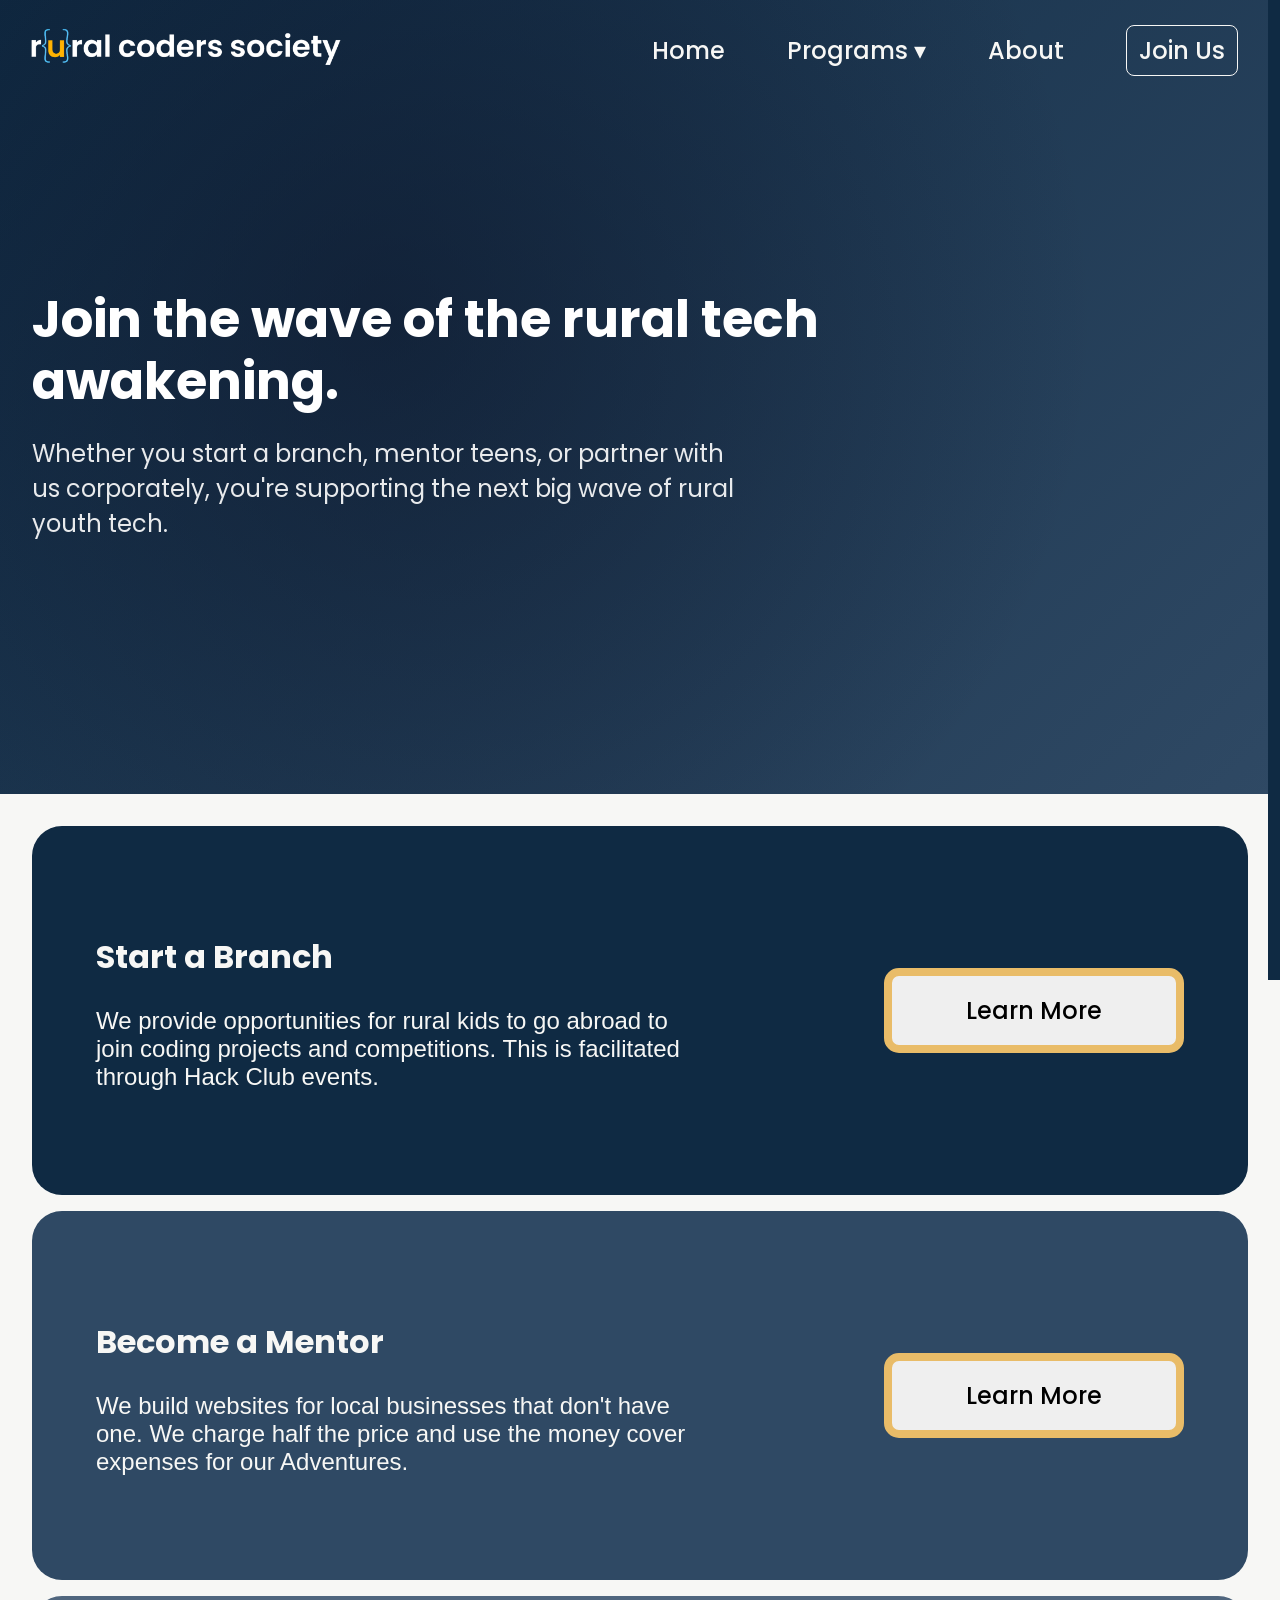
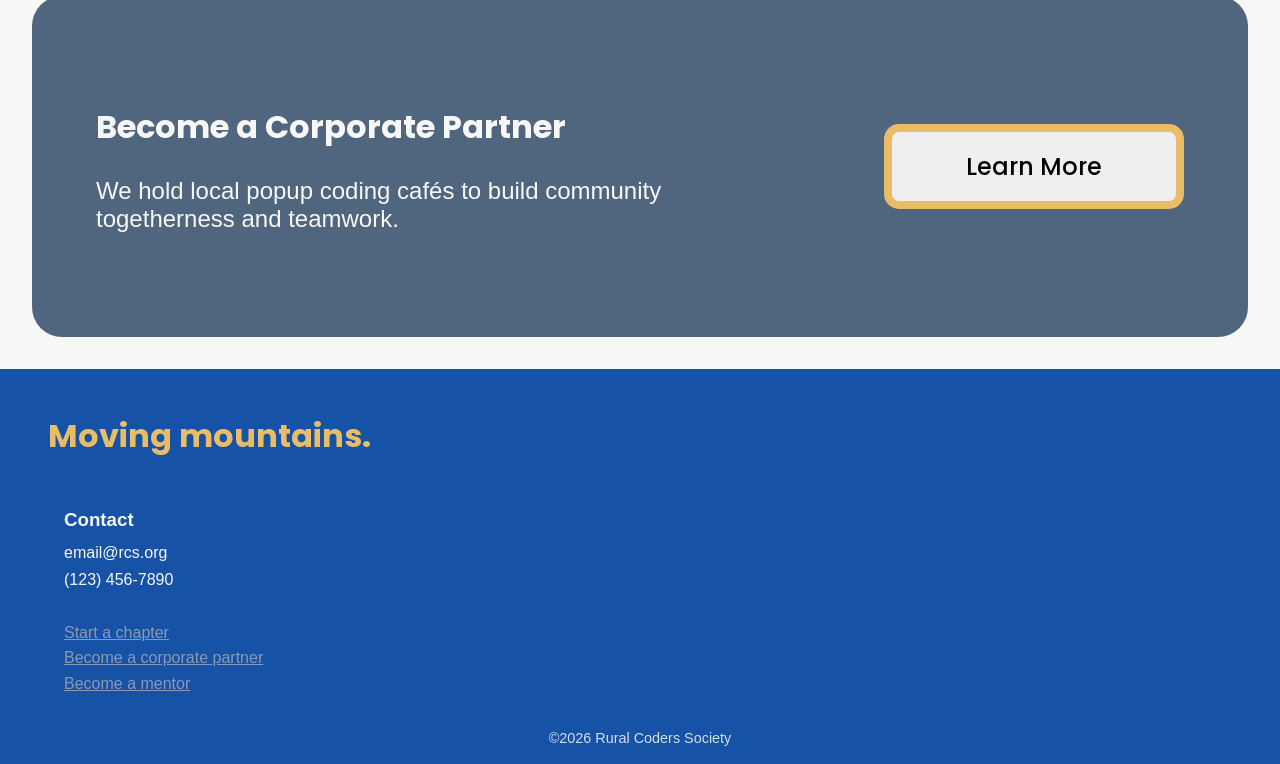
==== join/index.html @ 614a5d34 "added nice heroes to all pages" ====
<!DOCTYPE html>
<head>
    <meta charset="UTF-8" />
    <meta name="viewport" content="width=device-width, initial-scale=1.0" />
    <title>Rural Coders Society</title>
    <link rel="stylesheet" href="../styles/style.css" />
    <link rel="preconnect" href="https://fonts.googleapis.com">
    <link rel="preconnect" href="https://fonts.gstatic.com" crossorigin>
    <link href="https://fonts.googleapis.com/css2?family=Poppins:ital,wght@0,100;0,200;0,300;0,400;0,500;0,600;0,700;0,800;0,900;1,100;1,200;1,300;1,400;1,500;1,600;1,700;1,800;1,900&display=swap" rel="stylesheet">
</head>
<body>
<div class="site-header-container">
    <div class="header">
        <a href="../index.html"><img class="logo" id="logo" src="../media/{rural coders society.} (2)-Photoroom.png" alt="rcs-logo"></a>
        <nav>
            <a class="nav-a" href="../index.html">Home</a>
            <div class="dropdown">
                <a class="nav-a dropbtn" href="../programs/">Programs ▾</a>

                <div class="dropdown-content">
                    <a href="../programs/adventures.html">Adventures</a>
                    <a href="../programs/websiteinit.html">Local Website Initiative</a>
                    <a href="../programs/cafe.html">RCS Coding Café</a>
                </div>
            </div>
            <a class="nav-a" href="../about.html">About</a>
            <div class="dropdown">
                <a id="join-us-button" class="nav-a dropbtn" href="/join/">Join Us</a>

                <div id="join-dropdown-content" class="dropdown-content">
                    <a href="../join/branch.html">Start a Branch</a>
                    <a href="../join/mentor.html">Mentorship</a>
                    <a href="../join/corppart.html">Corporate Partnership</a>
                </div>
            </div>
        </nav>
        <div class="hamburger" id="hamburger">
            <span></span>
            <span></span>
            <span></span>
        </div>
    </div>
    <div class="sidebar" id="sidebar">
            <a href="../index.html">Home</a>
            <div class="sidebar-group">
                <div class="sidebar-top">
                    <a href="../programs/">Programs</a>
                    <span class="arrow">▾</span>
                </div>
                <div class="sidebar-dropdown">
                    <a href="../programs/adventures.html">Adventures</a>
                    <a href="../programs/websiteinit.html">Local Website Initiative</a>
                    <a href="../programs/cafe.html">RCS Coding Café</a>
                </div>
            </div>
            <a href="/about.html">About</a>
            <div class="sidebar-group">
                <div class="sidebar-top">
                    <a class="join-us-sidebar" href="/join/">Join Us</a>
                    <span id="join-us-arrow" class="arrow">▾</span>
                </div>
                <div class="sidebar-dropdown">
                    <a class="join-us-sidebar" href="../join/branch.html">Start a Branch</a>
                    <a class="join-us-sidebar" href="../join/mentor.html">Mentorship</a>
                    <a class="join-us-sidebar" href="../join/corppart.html">Corporate Partnership</a>
                </div>
            </div>
    </div>
    <section class="hero">
        <h2 class="hero-title">Join the wave of the rural tech awakening.</h2>
        <p class="hero-subtitle">Whether you start a branch, mentor teens, or partner with us corporately, you're supporting the next big wave of rural youth tech.</p>
    </section>
</div>

<section class="operations">
    <div class="operations-div" id="operation-adventures">
        <div class="operation-item">
            <h2>Start a Branch</h2>
            <p>We provide opportunities for rural kids to go abroad to join coding projects and competitions. This is facilitated through Hack Club events.</p>
        </div>
        <button onclick="window.location.href='branch.html'">Learn More</button>
    </div>
    <div class="operations-div" id="operation-websiteinit">
        <div class="operation-item">
            <h2>Become a Mentor</h2>
            <p>We build websites for local businesses that don't have one. We charge half the price and use the money cover expenses for our Adventures.</p>
        </div>
        <button onclick="window.location.href='mentor.html'">Learn More</button>
    </div>
    <div class="operations-div" id="operation-cafe">
        <div class="operation-item">
            <h2>Become a Corporate Partner</h2>
            <p>We hold local popup coding cafés to build community togetherness and teamwork.</p>
        </div>
        <button onclick="window.location.href='corppart.html'">Learn More</button>
    </div>
</section>

<section class="footer">
    <div class="footer-head">
        <h2>Moving mountains.</h2>
    </div>
    <div class="footer-left">
        <h3>Contact</h3>
        <p>email@rcs.org</p>
        <p>(123) 456-7890</p><br>

        <a class="footer-link" href="../join/">Start a chapter</a><br>
        <a class="footer-link" href="../join/">Become a corporate partner</a><br>
        <a class="footer-link" href="../join/">Become a mentor</a>
    </div>
    <div class="footer-bottom">
        <p class="copyright">©2026 Rural Coders Society</p>
    </div>
</section>
<script src="../scripts/main.js"></script>
</body>
---- styles/style.css ----
:root {
    /* main colors */
    --navy: #0F2A43;
    --navy-light: #2F4964;
    --blue: rgb(22, 82, 166);

    /* natural colors */
    --evergreen: #2E4F3D;
    --sage: #A9BFA8;
    --wheat: #E9D9B6;

    /* some accents */
    --sky-accent: #6FA9DF;
    --gold-accent: #e9bc68;

    /* basics */
    --text-main: #1F1F1F;
    --text-light: #FFFFFF;
    --bg-light: #F7F7F5;
    --bg-dark: #0B1A28;
}

body {
    background-color: var(--bg-light);
    color: var(--navy);

    font-family: "Inter", sans-serif;

    margin: 0;
    padding: 0;
}

.site-header-container {
    width: 100%;
    display: block;
    position: relative;
}

.header {
    padding: 1rem 0.5rem;
    display: flex;
    justify-content: space-between;
    align-items: center;
    position: fixed;
    top: 0;
    left: 0;
    width: 100%;
    z-index: 1001;
    background-color: transparent;
    transition: background-color 0.2s ease, backdrop-filter 0.2s ease;
}

.header.scrolled {
    background-color: rgba(250, 250, 250, 0.71);
    backdrop-filter: blur(10px);
}

nav {
    margin-top: 0.3rem;
    margin-bottom: 0.3rem;
    margin-right: 20px;
    display: flex;
    align-items: center;
    gap: 2rem;
}

.nav-a {
    margin-right: 30px;
    text-decoration: none;
    font-size: 1.5rem;
    font-optical-sizing: auto;
    font-weight: 500;
    font-family: "Poppins", "sans-serif";
    color: var(--bg-light);
    transition: color 0.2s ease
}

.nav-a:hover {
    color: var(--gold-accent);
}

.nav-a.scrolled{
    color: var(--text-main)
}

.nav-a.scrolled:hover{
    color: var(--blue)
}

#join-us-button {
    border: 1px solid var(--bg-light);
    padding: 0.5rem 0.75rem;
    border-radius: 8px;
    transition: border 0.3s ease;
}

#join-us-button.scrolled {
    border: 1px solid var(--navy);
}

.dropdown {
    position: relative;
    display: inline-block;
}

.dropbtn {
    cursor: pointer;
    width: 100%;
}

.dropbtn:hover {
    color: var(--gold-accent);
}

.dropdown-content {
    display: none;
    position: absolute;
    top: 100%;
    background-color: var(--navy);
    border-radius: 10px;
    padding-top: 0.5rem;
    padding-bottom: 0.5rem;
    display: flex;
    flex-direction: column;
    min-width: 220px;

    opacity: 0;
    pointer-events: none;
    transform: translateY(5px);
    transition: opacity 0.15s ease, transform 0.15s ease;
    box-shadow: 0 6px 20px rgba(0, 0, 0, 0.25);
}

#join-dropdown-content {
    right: 0;
    left: auto;
}

.dropdown:hover .dropdown-content {
    opacity: 1;
    transform: translateY(0);
    pointer-events: auto;
}

.dropdown-content a {
    padding: 0.8rem 1rem;
    text-decoration: none;
    color: var(--text-light);
    font-size: 1.1rem;
    font-family: "Poppins", "sans-serif";
    transition: background 0.2s, color 0.2s;
}

.dropdown-content a:hover {
    background-color: var(--blue);
    color: white;
}

.logo {
    width: auto;
    max-width: 100%;
    height: 3rem;
    padding: 0.5rem 1rem;
}

.logo-full {
    max-width: 800px;
    width: 100%;
}

.hero {
    border: none;
    text-align: left;
    color: var(--text-light);
    font-family: "Poppins", sans-serif;
    font-size: 2rem;
    font-optical-sizing: auto;

    height: 70vh;
    padding: 4rem 2rem;
    display: flex;
    flex-direction: column;
    justify-content: center;
    padding-top: 100px;

    position: relative;
    
    
    background: radial-gradient(
        circle at 30% 40%,
        rgba(12, 20, 40, 0.554),
        transparent 70%
    ),
    linear-gradient(135deg, var(--navy), var(--navy-light));
}

.hero::before {
    content: "";
    position: absolute;
    top: 0;
    left: 0;
    width: 100%;
    height: 100%;
    background-image: url("");
    background-size: cover;
    background-position: top center;
    z-index: -1;
}

#hero-h1 {
    padding-left: 3.3rem;
    margin-top: 1.1rem;
}

.hero-title {
    font-size: 3.2rem;
    font-weight: 700;
    line-height: 1.2;
    max-width: 55rem;
    margin: 0 0 1.5rem 0;
}

.hero-subtitle {
    font-size: 1.5rem;
    font-weight: 400;
    max-width: 45rem;
    opacity: 0.9;
    margin: 0;
}



.join-movement-container {
    padding: 2rem;
    max-width: 600px;
    margin-left: auto;
    margin-right: auto;
    justify-self: center;
}

.join-movement {
    font-family: "Poppins", sans-serif;
    display: flex;
    text-align: center;
    justify-content: space-between;
    padding: 2rem 2rem;
    margin: 1rem;
    border: 1px solid var(--navy-light);
    border-radius: 15px;
}

.join-movement button {
    width: 200px;
    height: 60px;
    align-self: center;
    font-family: "Poppins", sans-serif;
    font-size: 1rem;
    background-color: var(--navy);
    border: 2px solid var(--accent-gold);
    color: var(--text-light);
    border-radius: 15px;
    font-weight: 700;
    transition: transform 0.3s ease;

    position: relative;
    overflow: hidden;
}

.join-movement button:hover {
    transform: translateY(-2px);
    cursor: pointer;

}

.join-movement button::before {
    content: "";
    position: absolute;
    top: -50%;
    left: -120%;
    width: 60%;
    height: 200%;

    background: var(--sky-accent);
    transform: skewX(-30deg);
    opacity: 0.25;

    transition: transform 0.65s ease, left 0.65s ease;
}

.join-movement button:hover::before {
    left: 125%;
    transform: translateX(0) skewX(-30deg);
}

.mission-container {
    background-color: var(--blue);
    padding: 8rem 2.4rem;
    color: var(--text-light);
    font-family: "Poppins", sans-serif;
    font-size: 1.8rem;
    transition: transform 0.5s ease, background-color 0.5s ease;
}

.mission-container-program {
    margin-top: 2rem;
    background-color: var(--blue);
    padding: 4rem 2.4rem;
    color: var(--text-light);
    font-family: "Poppins", sans-serif;
    font-size: 1.8rem;
    transition: transform 0.5s ease, background-color 0.5s ease;
}

.hows {
    margin-top: 30px;
    display: flex;
    flex-wrap: wrap;
    justify-content: center;

    gap: 40px;

    padding: 2rem 0;
    max-width: 1200px;
    margin-inline: auto;
    width: 100%;
    box-sizing: border-box;
}

.hows-div {
    width: 18rem;
    text-align: center;
    border: 1px solid var(--navy-light);
    border-radius: 50px;
    padding: 3rem 1rem;
    transition: transform 0.3s ease, box-shadow 0.3s ease;
}

.hows-div:hover {
    transform: translateY(-5px);
    box-shadow: 0 8px 20px rgba(0, 0, 0, 0.15);
}

.hows-div h3 {
    font-family: "Poppins", "sans-serif";
}

.hows-div p {
    margin: 1.2rem;
    font-size: 1.05rem;
}
.corp-part-container {
    padding: 2rem 0;
    width: 100%;
    max-width: 1200px;
    margin-inline: auto;
}

.corp-part {
    font-family: "Poppins", sans-serif;
    display: flex;
    text-align: center;
    justify-content: space-between;
    padding: 2rem 2rem;
    margin: 1rem;
    border: 1px solid var(--navy-light);
    border-radius: 15px;
    background-color: var(--navy);
    color: var(--bg-light);
}

.corp-part button {
    width: 150px;
    height: 60px;
    align-self: center;
    font-family: "Poppins", sans-serif;
    font-size: 1rem;
    background-color: var(--bg-light);
    border: 2px solid var(--accent-gold);
    color: var(--navy);
    border-radius: 15px;
    font-weight: 700;
    transition: transform 0.3s ease, background-color 0.3s ease;

    position: relative;
    overflow: hidden;
}

.corp-part button:hover {
    background-color: var(--text-light);
    color: var(--navy);
    transform: translateY(-2px);
    cursor: pointer;

}

.corp-part button::before {
    content: "";
    position: absolute;
    top: -50%;
    left: -120%;
    width: 60%;
    height: 200%;

    background: var(--gold-accent);
    transform: skewX(-30deg);
    opacity: 0.25;

    transition: transform 0.65s ease, left 0.65s ease;
}

.corp-part button:hover::before {
    left: 125%;
    transform: translateX(0) skewX(-30deg);
}

.footer {
    background-color: var(--blue);
    color: var(--bg-light);

    padding: 1rem 4rem;
    padding-bottom: 1rem;
    
    display: flex;
    flex-direction: column;
    justify-content: space-between;
    
    min-height: 300px;
}

.footer-head {
    margin-left: -1rem;
}

.footer-left {
    max-width: 400px;
    line-height: 1.6;
}

.footer h2 {
    font-family: "Poppins", "sans-serif";
    font-size: 2rem;
    color: var(--gold-accent);
}

.footer h3 {
    margin-bottom: 0.3rem;
}

.footer p {
    margin: 0.1rem 0;
}

.footer-link {
    color: rgb(139, 154, 179);
    transition: color 0.3s ease;
}

.footer-link:hover {
    color: var(--text-light);
}

.footer-bottom {
    margin-top: auto;
    width: 100%;
    text-align: center;
    padding-top: 2rem;
}

.copyright {
    opacity: 0.85;
    font-size: 0.9rem;
}

.hamburger {
    width: 32px;
    height: 26px;
    display: none;
    flex-direction: column;
    justify-content: space-between;
    cursor: pointer;
    margin-right: 1.5rem;
    z-index: 2000;
}

.hamburger span {
    width: 100%;
    height: 3px;
    background: var(--bg-light);
    border-radius: 3px;
    transition: all 0.35s ease;
}

.hamburger.active span:nth-child(1) {
    transform: translateY(11px) rotate(45deg);
}

.hamburger.active span:nth-child(2) {
    opacity: 0;
}

.hamburger.active span:nth-child(3) {
    transform: translateY(-11px) rotate(-45deg);
}
.sidebar {
    position: fixed;
    top: 0;
    right: -280px;
    width: 260px;
    height: 100%;
    background: var(--navy);
    color: white;
    padding-top: 80px;
    display: flex;
    flex-direction: column;
    gap: 2rem;
    padding-left: 2rem;
    transition: right 0.35s ease;
    z-index: 999;

    font-family: "Poppins", "sans-serif";
}

.sidebar a {
    color: white;
    font-size: 1.4rem;
    text-decoration: none;
    transition: color 0.2s;
}

.sidebar a:hover {
    color: var(--gold-accent);
}

.sidebar.open {
    right: 0;
}

@media (max-width: 1000px) {
    nav {
        display: none;
    }

    .hamburger {
        display: flex;
    }
}

.sidebar-group {
    display: flex;
    flex-direction: column;
}

.sidebar-top {
    display: flex;
    justify-content: space-between;
    align-items: center;
    cursor: pointer;
}

.sidebar-top .arrow {
    font-size: 1.2rem;
    transition: transform 0.3s ease;
}

.arrow {
    margin-right: 1rem;
}

.sidebar-dropdown {
    overflow: hidden;
    max-height: 0;
    opacity: 0;
    transform: translateY(-5px);
    transition:
        max-height 0.35s ease,
        opacity 0.35s ease,
        margin-top 0.35s ease,
        transform 0.35s ease;
    display: flex;
    flex-direction: column;
    padding-left: 1rem;
    margin-top: 0;
}

.sidebar-dropdown a {
    padding: 0.5rem 0;
    font-size: 1.2rem;
}

.sidebar-dropdown.open {
    max-height: 500px;
    opacity: 1;
    margin-top: 1rem;
    transform: translateY(0);
    display: flex;
}

.arrow.rotate {
    transform: rotate(180deg);
}

.sidebar .join-us-sidebar {
    color: var(--gold-accent) !important;
}

.join-us-sidebar:hover {
    color: var(--wheat) !important;
}

#join-us-arrow {
    color: var(--gold-accent);
}

.operations {
    padding: 1rem;
    display: block;
    justify-content: center;
}

.operations-div {
    padding: 5rem 4rem;
    margin: 1rem;
    background-color: var(--navy);
    color: var(--bg-light);
    max-width: 1200px;
    justify-content: space-between;
    display: flex;
    flex-direction: row;
    border-radius: 30px;
    gap: 20px;
}

.operations button {
    max-width: 300px;
    width: 100%;
    min-width: 150px;
    height: auto;
    min-height: 85px;
    align-self: center;
    border-radius: 15px;
    border: 0.5rem solid var(--gold-accent);
    padding: 0.5rem 1rem;

    font-family: "Poppins", sans-serif;
    font-weight: 500;
    font-size: 1.5rem;

    transition: transform 0.3s ease, border 0.3s ease;
}

.operations button:hover {
    transform: translateY(-5px);
    cursor: pointer;
    border: 0.5rem solid var(--wheat);
}

.operation-item {
    max-width: 600px;
}

.operation-item h2 {
    font-family: "Poppins", sans-serif;
    font-size: 2rem;
}
.operation-item p {
    font-size: 1.5rem;
    font-weight: 500;
}

#operation-adventures {
    background-image: url("");
    background-size: cover;
    background-position: center;
    background-repeat: no-repeat;
}

#operation-websiteinit {
    background-color: var(--navy-light);
    background-image: url("");
    background-size: cover;
    background-position: center;
    background-repeat: no-repeat;
}

#operation-cafe {
    background-color: rgb(80, 102, 126);
    background-image: url("");
    background-size: cover;
    background-position: center;
    background-repeat: no-repeat;
}

/* ============================
   WHAT SECTION
============================ */
.what {
    max-width: 1100px;
    margin: 6rem auto;
    padding: 0 1.5rem;
    text-align: center;
}

.what h2 {
    font-size: 2.5rem;
    margin-bottom: 1rem;
    color: var(--navy);
}

.what > p {
    max-width: 700px;
    margin: 0 auto 3rem auto;
    font-size: 1.2rem;
    color: var(--navy-light);
}

.what-container {
    display: flex;
    flex-wrap: wrap;
    gap: 2rem;
    justify-content: center;
}

.what-div {
    background: white;
    border: 1px solid var(--navy-light);
    border-radius: 20px;
    padding: 2rem;
    width: 300px;
    transition: transform 0.3s ease, box-shadow 0.3s ease;
}

.what-div:hover {
    transform: translateY(-6px);
    box-shadow: 0 8px 20px rgba(0, 0, 0, 0.15);
}

.what-div h3 {
    margin-bottom: 1rem;
    font-size: 1.4rem;
    color: var(--navy);
}

.what-div p {
    color: var(--navy-light);
}


/* ============================
   WHO SECTION
============================ */
.who {
    max-width: 1100px;
    margin: 6rem auto;
    padding: 0 1.5rem;
    text-align: center;
}

.who h2 {
    font-size: 2.5rem;
    margin-bottom: 3rem;
    color: var(--navy);
}

.who-container {
    display: flex;
    flex-direction: row;
    justify-content: center;
    flex-wrap: wrap;
    gap: 2rem;
}

.who-div {
    max-width: 700px;
    background: white;
    border: 1px solid var(--navy-light);
    border-radius: 20px;
    padding: 2rem;
    transition: transform 0.3s ease, box-shadow 0.3s ease;
}

.who-div:hover {
    transform: translateY(-6px);
    box-shadow: 0 8px 20px rgba(0, 0, 0, 0.15);
}

.who-div h3 {
    margin-bottom: 1rem;
    font-size: 1.4rem;
    color: var(--navy);
}

.who-div p {
    color: var(--navy-light);
}

.recent-trip {
    max-width: 900px;
    margin: 6rem auto;
    padding: 0 1.5rem;
    text-align: center;
}

.recent-trip h2 {
    font-size: 2.3rem;
    margin-bottom: 2rem;
    color: var(--navy);
}

/* TEMP: placeholder video box */
.recent-trip .video-placeholder {
    width: 100%;
    height: 350px;
    background: var(--navy-light);
    border-radius: 15px;
}

.testimonial-carousel {
    overflow: hidden;
    width: 100%;
    margin:6rem 0;
    padding: 2rem 0;

    position: relative;
}

.carousel-track {
    display: flex;
    gap: 48px;
    white-space: nowrap;
    will-change: transform;
}

.t-card {
    width: 260px;
    min-width: 260px;
    padding: 2rem;
    background: var(--bg-light);
    border: 1px solid var(--navy-light);
    border-radius: 20px;
    text-align: center;
    transition: transform 0.3s ease, opacity 0.3s ease;
    opacity: 1;
}

.testimonial-carousel::before,
.testimonial-carousel::after {
    content: "";
    position: absolute;
    top: 0;
    width: 20%;
    height: 100%;
    z-index: 3;
    pointer-events: none;
}

.testimonial-carousel::before {
    left: 0;
    background: linear-gradient(to right, var(--bg-light), transparent);
}

.testimonial-carousel::after {
    right: 0;
    background: linear-gradient(to left, var(--bg-light), transparent);
}
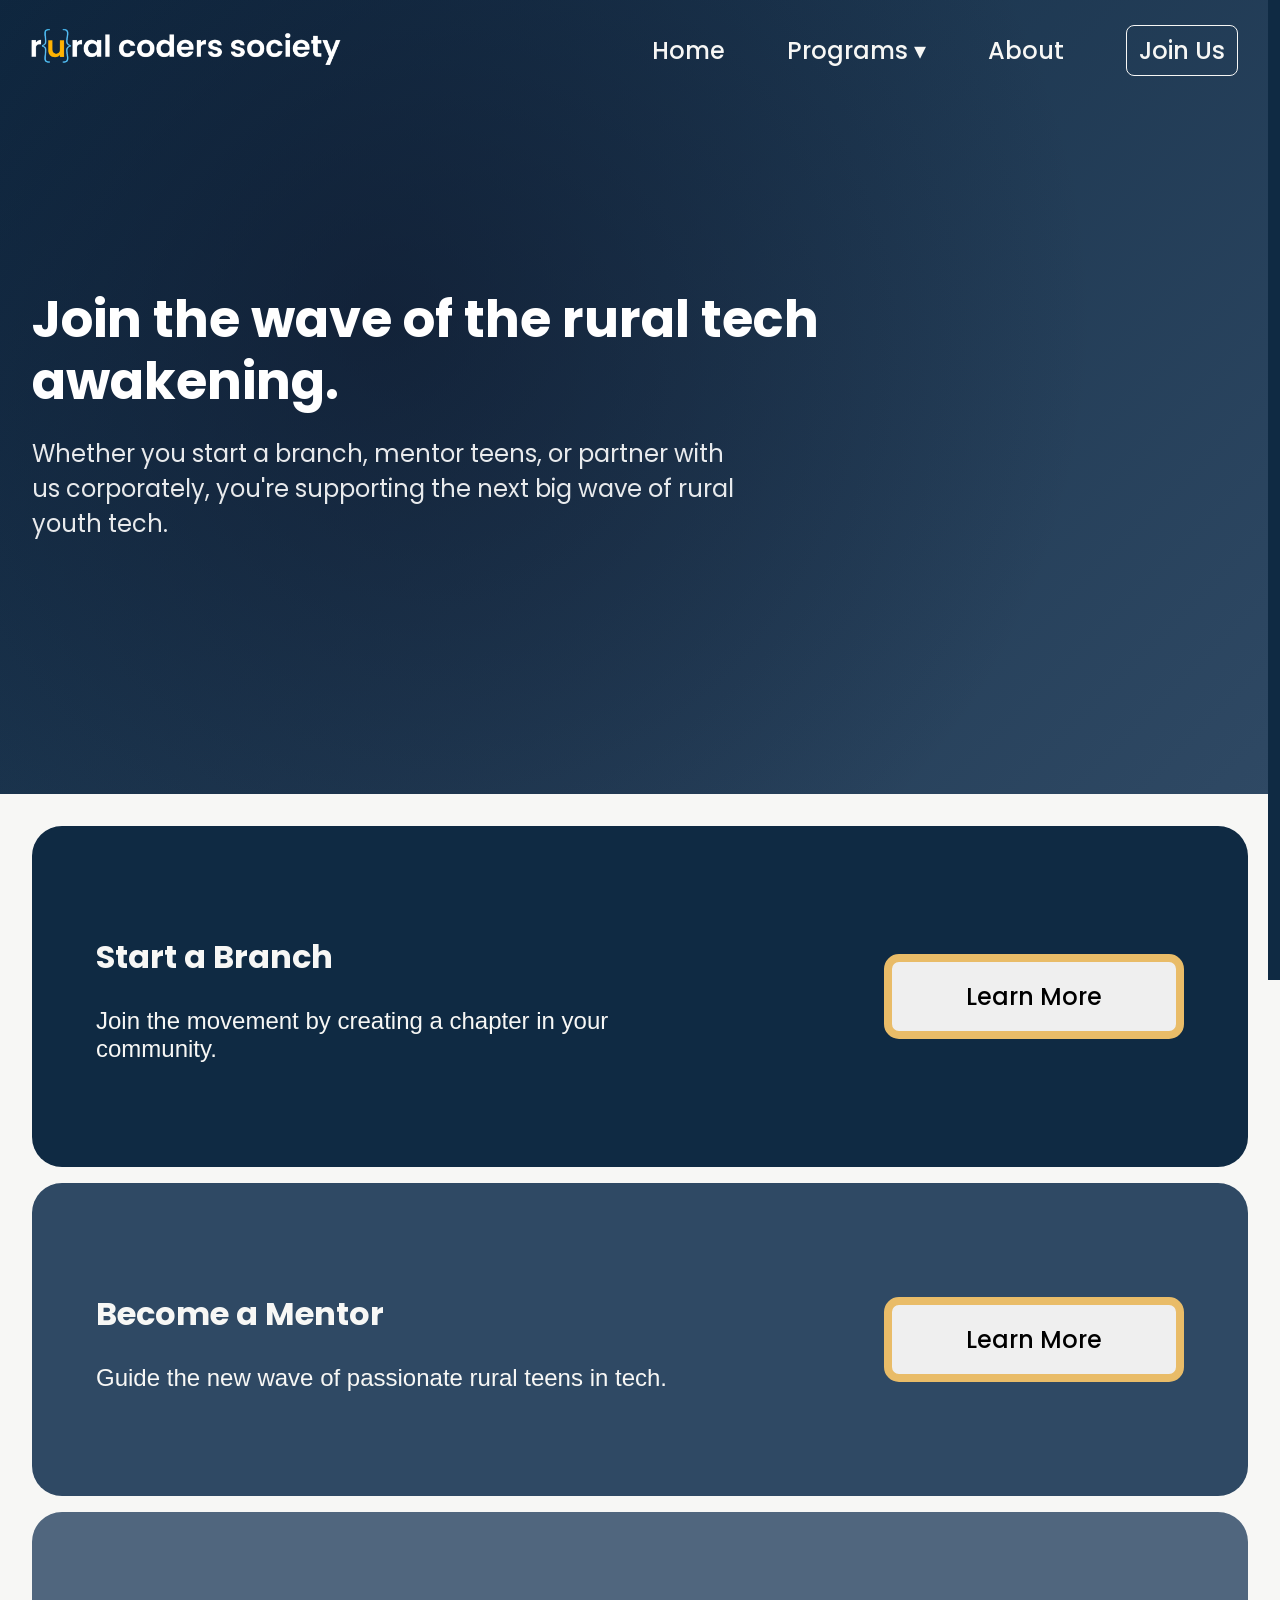
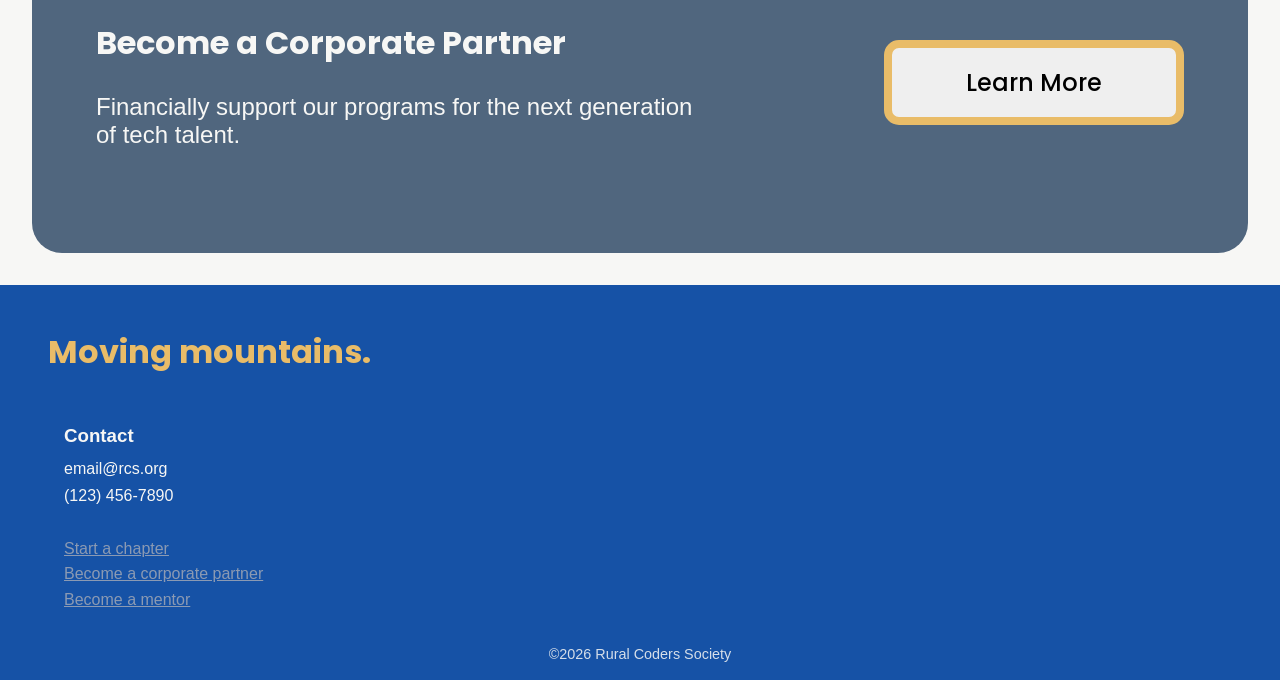
==== commit 848c92a7: "added impact metrics (kpis)" ====
--- a/join/index.html
+++ b/join/index.html
@@ -76,21 +76,21 @@
     <div class="operations-div" id="operation-adventures">
         <div class="operation-item">
             <h2>Start a Branch</h2>
-            <p>We provide opportunities for rural kids to go abroad to join coding projects and competitions. This is facilitated through Hack Club events.</p>
+            <p>Join the movement by creating a chapter in your community.</p>
         </div>
         <button onclick="window.location.href='branch.html'">Learn More</button>
     </div>
     <div class="operations-div" id="operation-websiteinit">
         <div class="operation-item">
             <h2>Become a Mentor</h2>
-            <p>We build websites for local businesses that don't have one. We charge half the price and use the money cover expenses for our Adventures.</p>
+            <p>Guide the new wave of passionate rural teens in tech.</p>
         </div>
         <button onclick="window.location.href='mentor.html'">Learn More</button>
     </div>
     <div class="operations-div" id="operation-cafe">
         <div class="operation-item">
             <h2>Become a Corporate Partner</h2>
-            <p>We hold local popup coding cafés to build community togetherness and teamwork.</p>
+            <p>Financially support our programs for the next generation of tech talent.</p>
         </div>
         <button onclick="window.location.href='corppart.html'">Learn More</button>
     </div>
--- a/styles/style.css
+++ b/styles/style.css
@@ -236,6 +236,7 @@
     margin-left: auto;
     margin-right: auto;
     justify-self: center;
+    margin-top: -3rem;
 }
 
 .join-movement {
@@ -744,10 +745,6 @@
     color: var(--navy-light);
 }
 
-
-/* ============================
-   WHO SECTION
-============================ */
 .who {
     max-width: 1100px;
     margin: 6rem auto;
@@ -833,13 +830,19 @@
 .t-card {
     width: 260px;
     min-width: 260px;
+    height: 360px;
     padding: 2rem;
     background: var(--bg-light);
     border: 1px solid var(--navy-light);
     border-radius: 20px;
     text-align: center;
-    transition: transform 0.3s ease, opacity 0.3s ease;
+    transition: transform 0.3s ease, opacity 0.3s ease, box-shadow 0.3s ease;
     opacity: 1;
+}
+
+.t-card:hover {
+    transform: translateY(-5px);
+    box-shadow: 0 8px 20px rgba(0, 0, 0, 0.15);
 }
 
 .testimonial-carousel::before,
@@ -861,4 +864,79 @@
 .testimonial-carousel::after {
     right: 0;
     background: linear-gradient(to left, var(--bg-light), transparent);
+}
+
+.impact {
+    padding: 3rem;
+    font-size: 2rem;
+    text-align: center;
+    justify-content: center;
+    margin-right: auto;
+    margin-left: auto;
+}
+
+.impact h2{
+    font-family: "Poppins", sans-serif;
+}
+
+.impact-stats {
+    display: flex;
+    flex-direction: row;
+    flex-wrap: wrap;
+    align-content: center;
+    text-align: center;
+    justify-content: center;
+    gap: 4rem;
+    align-content: center;
+    
+}
+
+.impact-item {
+    min-height: 200px;
+    display: flex;
+    flex-direction: column;
+    justify-content: center;
+    align-items: center;
+    background-color: var(--navy);
+    color: var(--gold-accent);
+    max-width: 14rem;
+    border: 3px solid var(--bg-light);
+    border-radius: 45px;
+    padding: 1rem 3rem;
+    transition: transform 0.3s ease, box-shadow 0.3s ease;
+    font-family: "Poppins", sans-serif;
+    gap: 0.6rem;
+}
+
+.impact-item:hover {
+    transform: translateY(-5px);
+    box-shadow: 0 8px 20px rgba(0, 0, 0, 0.15);
+}
+
+.impact-item h3 {
+    font-size: 3rem;
+    margin: 0;
+    padding-top: 1.3rem;
+}
+
+.impact-item p {
+    font-size: 1.2rem;
+}
+
+#members::after {
+    content: "+";
+    font-weight: 600;
+    margin-left: 2px;
+}
+
+#money::before {
+    content: "$";
+    font-weight: 600;
+    margin-left: 2px;
+}
+
+#members::after,
+#money::before {
+    display: inline-block;
+    line-height: 0;
 }
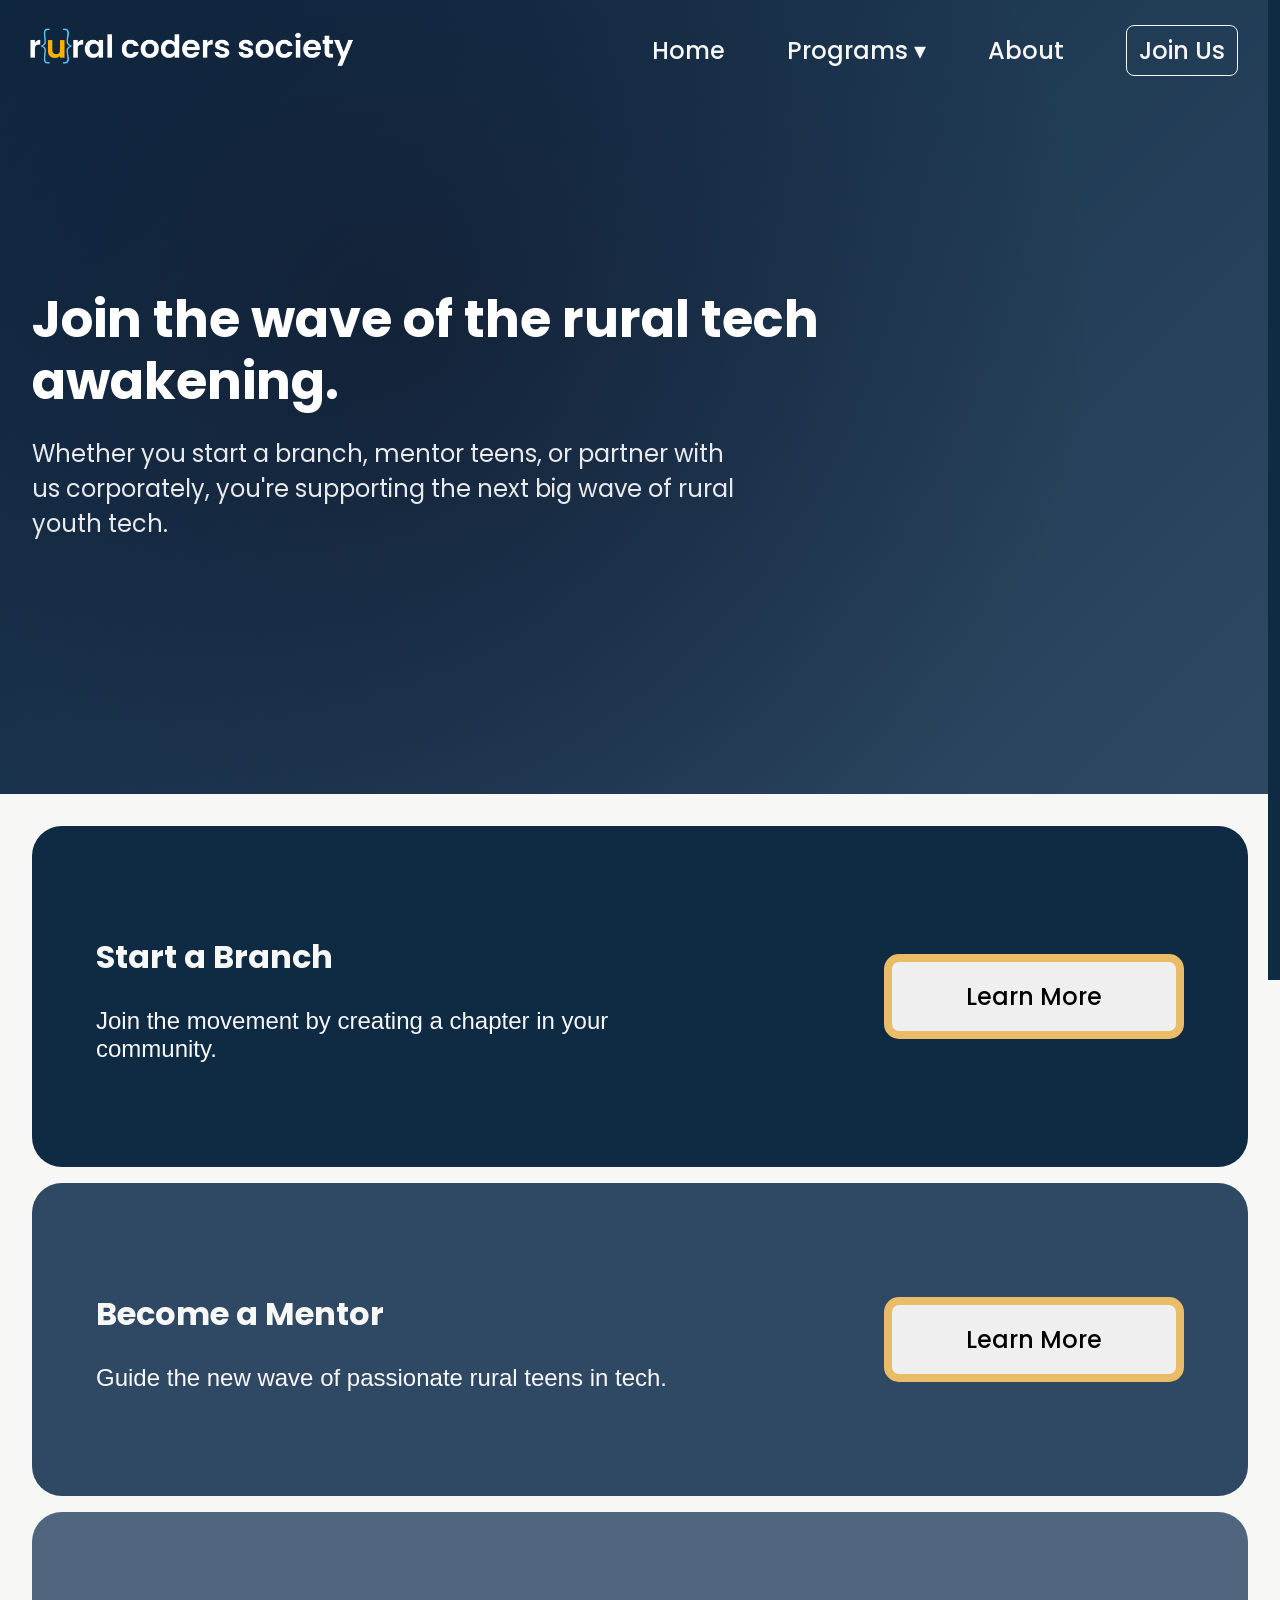
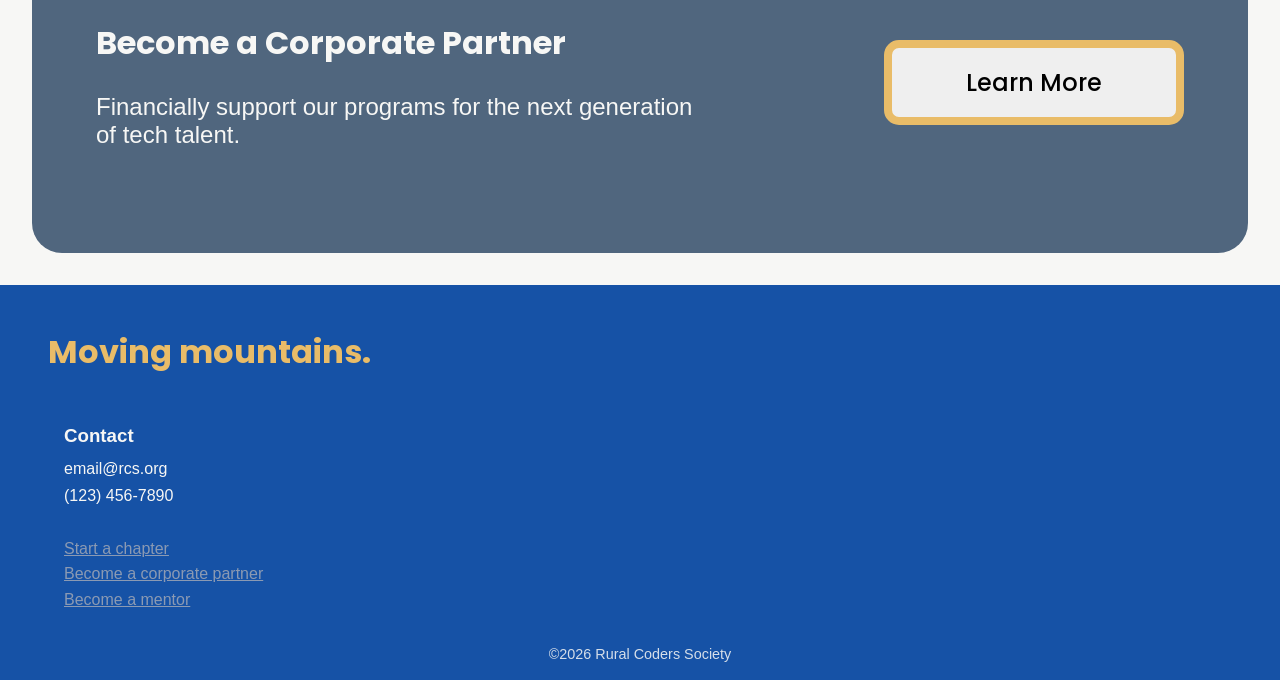
==== commit 15e5efb9: "added icons and revised home page's hero to advertise the lwi" ====
--- a/join/index.html
+++ b/join/index.html
@@ -3,6 +3,7 @@
     <meta charset="UTF-8" />
     <meta name="viewport" content="width=device-width, initial-scale=1.0" />
     <title>Rural Coders Society</title>
+    <link rel="icon" type="image/png" href="../media/RCS icon logo-Photoroom.png">
     <link rel="stylesheet" href="../styles/style.css" />
     <link rel="preconnect" href="https://fonts.googleapis.com">
     <link rel="preconnect" href="https://fonts.gstatic.com" crossorigin>
--- a/styles/style.css
+++ b/styles/style.css
@@ -53,6 +53,7 @@
 .header.scrolled {
     background-color: rgba(250, 250, 250, 0.71);
     backdrop-filter: blur(10px);
+    padding-left: -2px;
 }
 
 nav {
@@ -161,6 +162,11 @@
     max-width: 100%;
     height: 3rem;
     padding: 0.5rem 1rem;
+    transition: height 0.3s ease;
+}
+
+.logo.scrolled {
+    height: 2.85rem;
 }
 
 .logo-full {
@@ -228,6 +234,26 @@
     margin: 0;
 }
 
+#hero-button {
+    width: 150px;
+    height: auto;
+    padding: 1rem 1rem;
+    margin: 1.4rem 0;
+
+    font-size: 1rem;
+    font-family: "Poppins", sans-serif;
+
+    border: 5px solid var(--gold-accent);
+    border-radius: 15px;
+
+    transition: transform 0.3s ease, border-color 0.3s ease;
+}
+
+#hero-button:hover {
+    transform: translateY(-5px);
+    border-color: var(--wheat);
+    cursor: pointer;
+}
 
 
 .join-movement-container {
@@ -702,6 +728,7 @@
 }
 
 .what h2 {
+    font-family: "Poppins", sans-serif;
     font-size: 2.5rem;
     margin-bottom: 1rem;
     color: var(--navy);
@@ -768,8 +795,8 @@
 
 .who-div {
     max-width: 700px;
-    background: white;
-    border: 1px solid var(--navy-light);
+    background: var(--navy);
+    border: 1px solid var(--gold-accent);
     border-radius: 20px;
     padding: 2rem;
     transition: transform 0.3s ease, box-shadow 0.3s ease;
@@ -781,13 +808,14 @@
 }
 
 .who-div h3 {
+    font-family: "Poppins", sans-serif;
     margin-bottom: 1rem;
     font-size: 1.4rem;
-    color: var(--navy);
+    color: var(--bg-light);
 }
 
 .who-div p {
-    color: var(--navy-light);
+    color: var(--bg-light);
 }
 
 .recent-trip {
@@ -900,7 +928,7 @@
     background-color: var(--navy);
     color: var(--gold-accent);
     max-width: 14rem;
-    border: 3px solid var(--bg-light);
+    border: 3px solid var(--gold-accent);
     border-radius: 45px;
     padding: 1rem 3rem;
     transition: transform 0.3s ease, box-shadow 0.3s ease;
@@ -939,4 +967,62 @@
 #money::before {
     display: inline-block;
     line-height: 0;
+}
+
+.the-form {
+    padding: 2rem 2rem;
+    padding-bottom: 4rem;
+    font-family: "Poppins", sans-serif;
+}
+
+.form {
+    font-family: "Inter", sans-serif;
+}
+
+.the-form .form input[type=text],
+.form input[type=email]{
+    font-family: "Poppins", sans-serif;
+    font-size: 1rem;
+    width: 45%;
+    border: 2px solid var(--navy);
+    border-radius: 8px;
+    padding: 1rem 1rem;
+
+    transition: background-color 0.3s ease;
+}
+
+.form input[type=text]:focus,
+.form input[type=email]:focus,
+.form textarea:focus {
+    background-color: rgb(219, 237, 255)
+}
+
+.form input[type=submit] {
+    margin: 1.6rem 0;
+    padding: 1rem 2rem;
+    font-size: 1rem;
+    border: 2px solid var(--navy);
+    border-radius: 8px;
+    background-color: white;
+
+    font-family: "Poppins", sans-serif;
+
+    transition: background-color 0.3s ease;
+}
+
+.form input[type=submit]:hover {
+    cursor: pointer;
+    background-color: rgb(219, 237, 255);
+}
+
+.form textarea {
+    border: 2px solid var(--navy);
+    border-radius: 8px;
+    padding: 1rem 1rem;
+
+    font-family: "Poppins", sans-serif;
+    font-size: 1rem;
+    width: 50%;
+
+    transition: background-color 0.3s ease;
 }
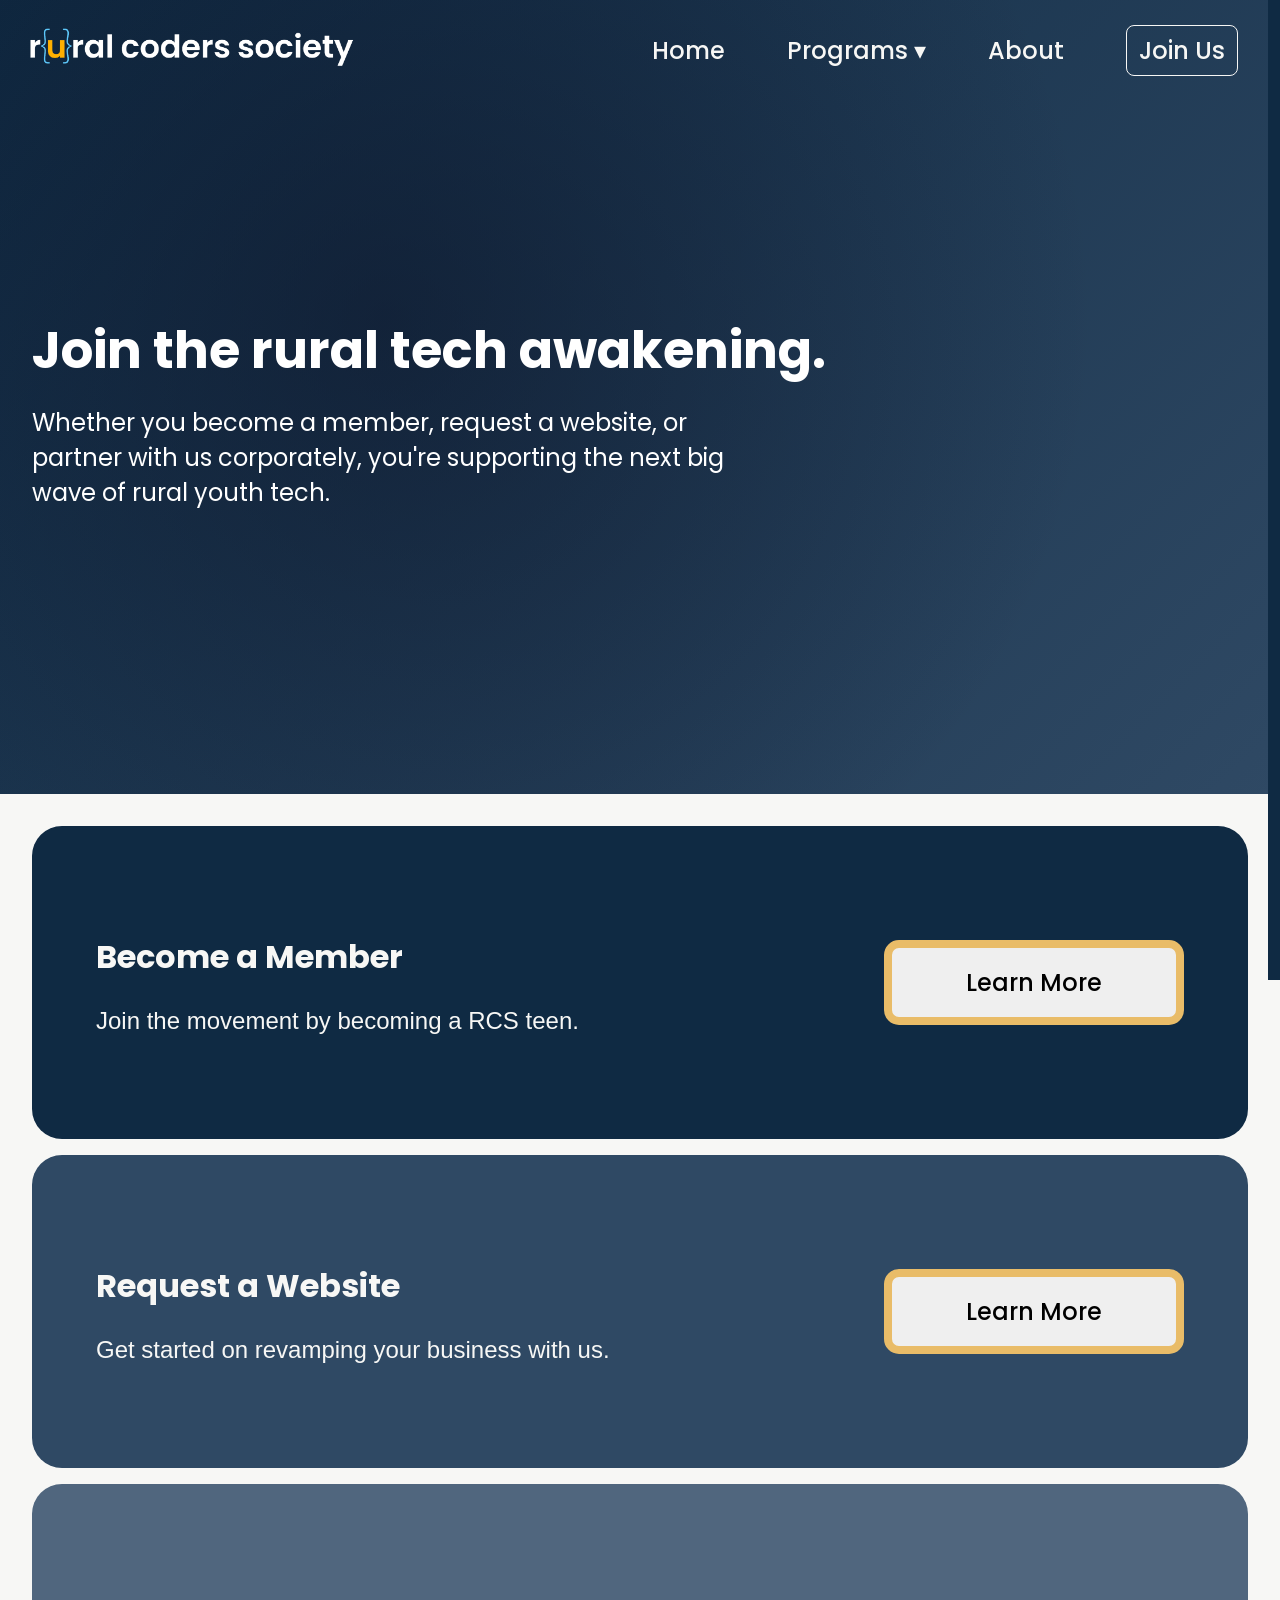
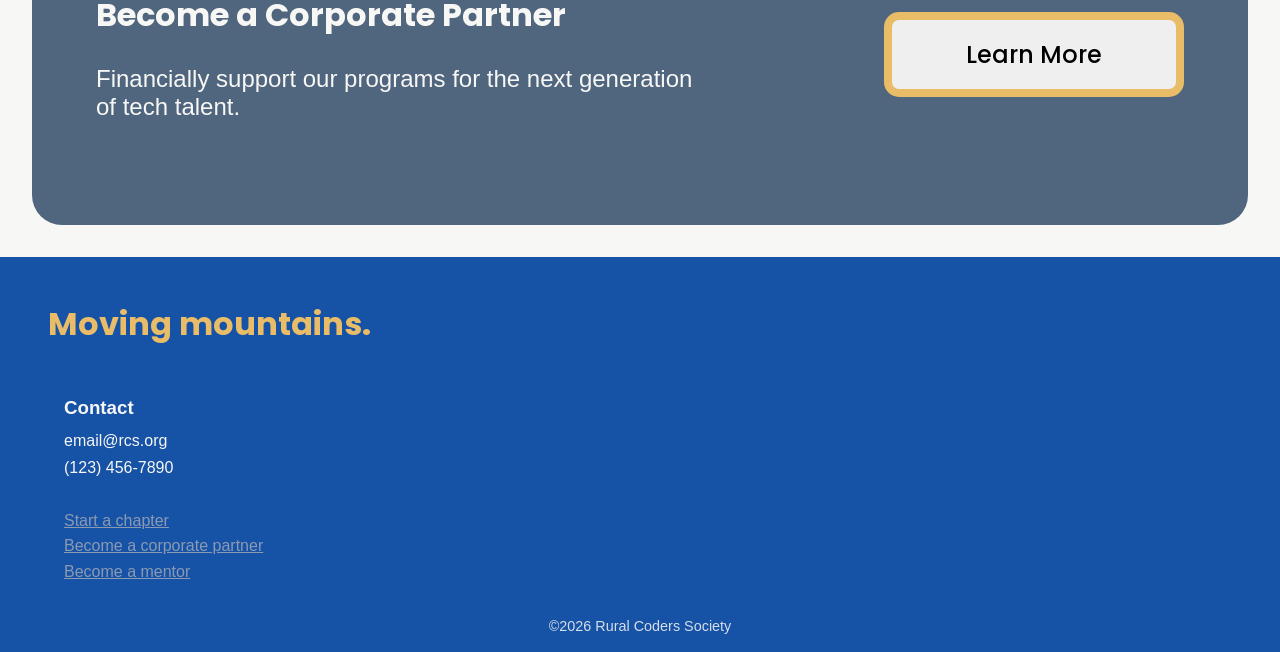
==== commit 7bb60652: "changed join us to have membership form and request website form" ====
--- a/join/index.html
+++ b/join/index.html
@@ -29,8 +29,8 @@
                 <a id="join-us-button" class="nav-a dropbtn" href="/join/">Join Us</a>
 
                 <div id="join-dropdown-content" class="dropdown-content">
-                    <a href="../join/branch.html">Start a Branch</a>
-                    <a href="../join/mentor.html">Mentorship</a>
+                    <a href="../join/membership.html">Become a Member</a>
+                    <a href="../join/websitereq.html">Request a Website</a>
                     <a href="../join/corppart.html">Corporate Partnership</a>
                 </div>
             </div>
@@ -61,32 +61,32 @@
                     <span id="join-us-arrow" class="arrow">▾</span>
                 </div>
                 <div class="sidebar-dropdown">
-                    <a class="join-us-sidebar" href="../join/branch.html">Start a Branch</a>
-                    <a class="join-us-sidebar" href="../join/mentor.html">Mentorship</a>
+                    <a class="join-us-sidebar" href="../join/branch.html">Become a Member</a>
+                    <a class="join-us-sidebar" href="../join/websitereq.html">Request a Website</a>
                     <a class="join-us-sidebar" href="../join/corppart.html">Corporate Partnership</a>
                 </div>
             </div>
     </div>
     <section class="hero">
-        <h2 class="hero-title">Join the wave of the rural tech awakening.</h2>
-        <p class="hero-subtitle">Whether you start a branch, mentor teens, or partner with us corporately, you're supporting the next big wave of rural youth tech.</p>
+        <h2 class="hero-title">Join the rural tech awakening.</h2>
+        <p class="hero-subtitle">Whether you become a member, request a website, or partner with us corporately, you're supporting the next big wave of rural youth tech.</p>
     </section>
 </div>
 
 <section class="operations">
     <div class="operations-div" id="operation-adventures">
         <div class="operation-item">
-            <h2>Start a Branch</h2>
-            <p>Join the movement by creating a chapter in your community.</p>
+            <h2>Become a Member</h2>
+            <p>Join the movement by becoming a RCS teen.</p>
         </div>
-        <button onclick="window.location.href='branch.html'">Learn More</button>
+        <button onclick="window.location.href='membership.html'">Learn More</button>
     </div>
     <div class="operations-div" id="operation-websiteinit">
         <div class="operation-item">
-            <h2>Become a Mentor</h2>
-            <p>Guide the new wave of passionate rural teens in tech.</p>
+            <h2>Request a Website</h2>
+            <p>Get started on revamping your business with us.</p>
         </div>
-        <button onclick="window.location.href='mentor.html'">Learn More</button>
+        <button onclick="window.location.href='websitereq.html'">Learn More</button>
     </div>
     <div class="operations-div" id="operation-cafe">
         <div class="operation-item">
--- a/styles/style.css
+++ b/styles/style.css
@@ -234,7 +234,23 @@
     margin: 0;
 }
 
-#hero-button {
+.hero-title,
+.hero-subtitle,
+#hero-button-wrapper {
+    transform: translateY(10px);
+    opacity: 0.5;
+    transition: transform 0.6s ease, opacity 0.6s ease;
+}
+
+.hero.hero-loaded .hero-title,
+.hero.hero-loaded .hero-subtitle,
+.hero.hero-loaded #hero-button-wrapper {
+    transform: translateY(0);
+    opacity: 1;
+}
+
+#hero-button,
+#mission-button {
     width: 150px;
     height: auto;
     padding: 1rem 1rem;
@@ -249,7 +265,8 @@
     transition: transform 0.3s ease, border-color 0.3s ease;
 }
 
-#hero-button:hover {
+#hero-button:hover,
+#mission-button:hover {
     transform: translateY(-5px);
     border-color: var(--wheat);
     cursor: pointer;
@@ -321,7 +338,7 @@
 
 .mission-container {
     background-color: var(--blue);
-    padding: 8rem 2.4rem;
+    padding: 6rem 2.4rem;
     color: var(--text-light);
     font-family: "Poppins", sans-serif;
     font-size: 1.8rem;
@@ -338,15 +355,27 @@
     transition: transform 0.5s ease, background-color 0.5s ease;
 }
 
+#hows {
+    padding-top: 2rem;
+}
+
+#hows h1{
+    font-weight: 650;
+    font-size: 3rem;
+    font-family: "Poppins", sans-serif;
+    text-align: center;
+}
+
 .hows {
-    margin-top: 30px;
+    margin-top: 0;
     display: flex;
     flex-wrap: wrap;
     justify-content: center;
 
     gap: 40px;
 
-    padding: 2rem 0;
+    padding-left: 2rem;
+    padding-right: 2rem;
     max-width: 1200px;
     margin-inline: auto;
     width: 100%;
@@ -901,6 +930,8 @@
     justify-content: center;
     margin-right: auto;
     margin-left: auto;
+    margin-bottom: 3rem;
+    margin-top: -1rem;
 }
 
 .impact h2{
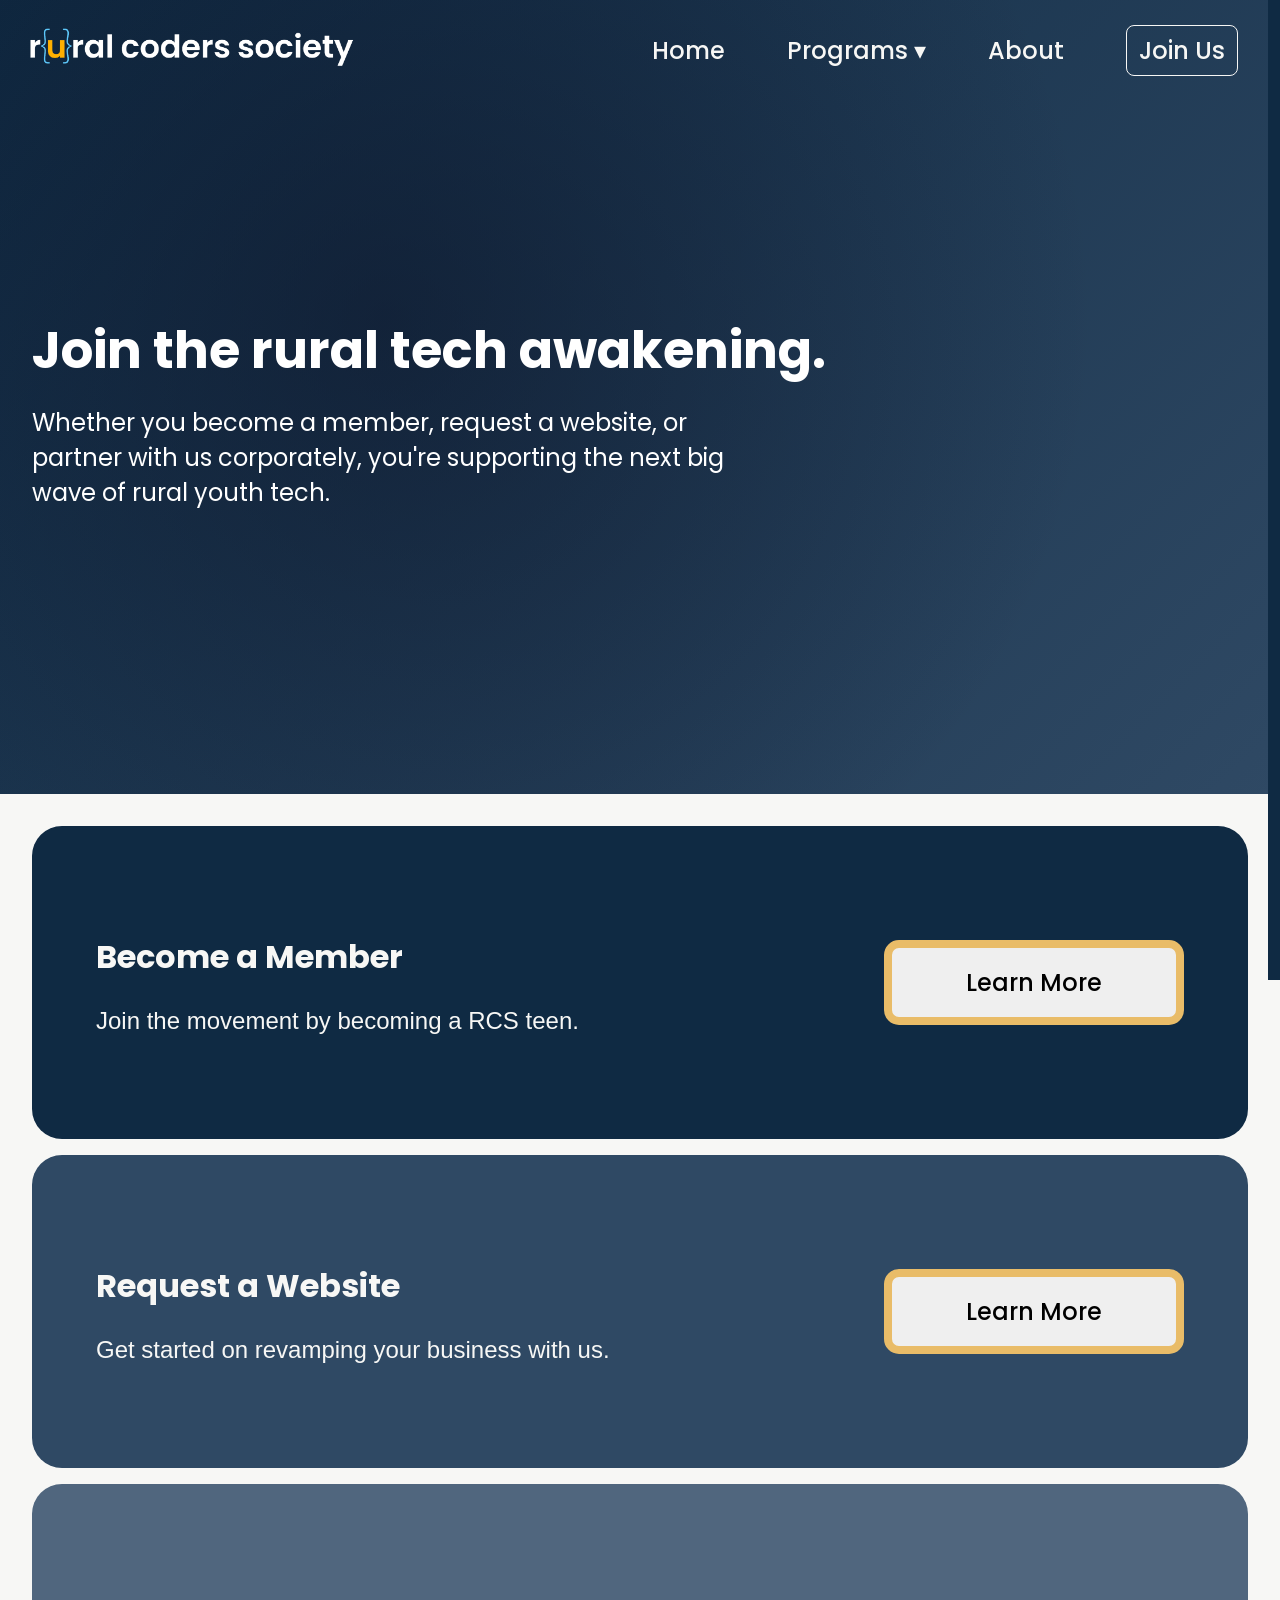
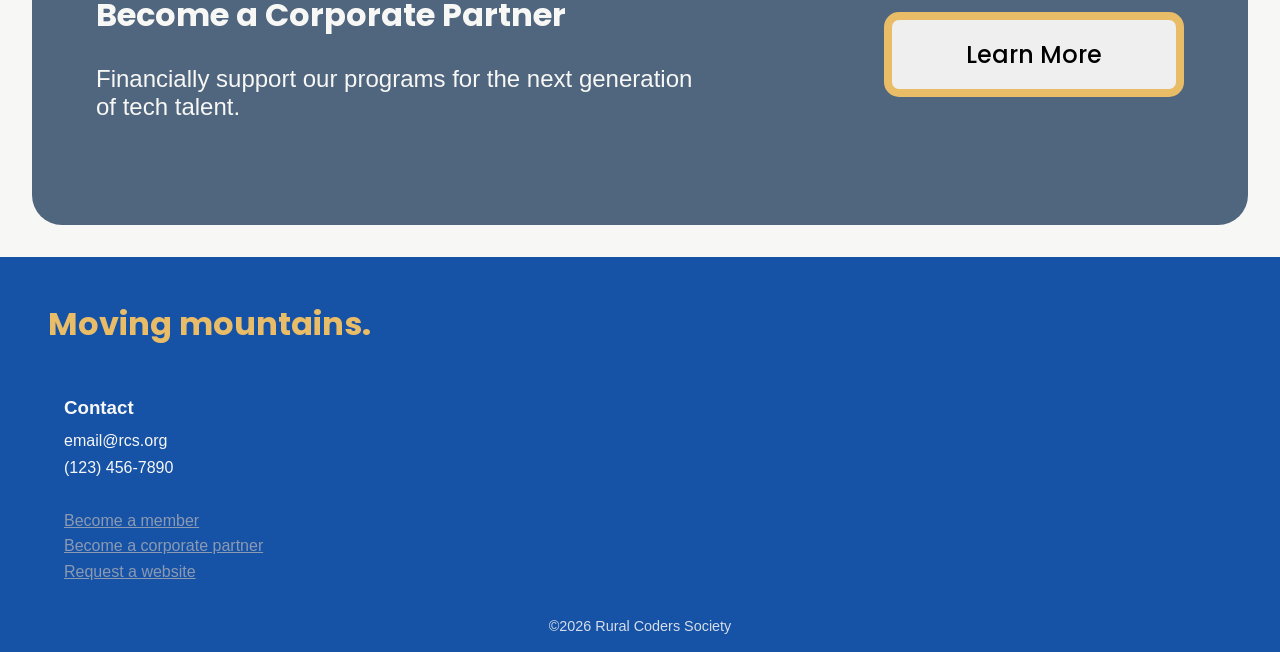
==== commit 6611aa11: "updated footers for all pages. added background color to "how we do it" portion for aesthetic purpos" ====
--- a/join/index.html
+++ b/join/index.html
@@ -106,9 +106,9 @@
         <p>email@rcs.org</p>
         <p>(123) 456-7890</p><br>
 
-        <a class="footer-link" href="../join/">Start a chapter</a><br>
-        <a class="footer-link" href="../join/">Become a corporate partner</a><br>
-        <a class="footer-link" href="../join/">Become a mentor</a>
+        <a class="footer-link" href="/join/membership.html">Become a member</a><br>
+        <a class="footer-link" href="/join/corppart.html">Become a corporate partner</a><br>
+        <a class="footer-link" href="/join/websitereq.html">Request a website</a>
     </div>
     <div class="footer-bottom">
         <p class="copyright">©2026 Rural Coders Society</p>
--- a/styles/style.css
+++ b/styles/style.css
@@ -265,8 +265,24 @@
     transition: transform 0.3s ease, border-color 0.3s ease;
 }
 
+#request-button {
+    width: 200px;
+    height: auto;
+    padding: 1rem 1rem;
+    margin: 1.4rem 0;
+
+    font-size: 1rem;
+    font-family: "Poppins", sans-serif;
+
+    border: 5px solid var(--gold-accent);
+    border-radius: 15px;
+
+    transition: transform 0.3s ease, border-color 0.3s ease;
+}
+
 #hero-button:hover,
-#mission-button:hover {
+#mission-button:hover,
+#request-button:hover {
     transform: translateY(-5px);
     border-color: var(--wheat);
     cursor: pointer;
@@ -355,11 +371,19 @@
     transition: transform 0.5s ease, background-color 0.5s ease;
 }
 
+#request-website {
+    background-color: var(--navy);
+    padding: 3rem 2.4rem;
+}
+
 #hows {
     padding-top: 2rem;
+    padding-bottom: 6rem;
+    background-color: var(--blue);
 }
 
 #hows h1{
+    color: var(--bg-light);
     font-weight: 650;
     font-size: 3rem;
     font-family: "Poppins", sans-serif;
@@ -383,6 +407,7 @@
 }
 
 .hows-div {
+    background-color: var(--bg-light);
     width: 18rem;
     text-align: center;
     border: 1px solid var(--navy-light);
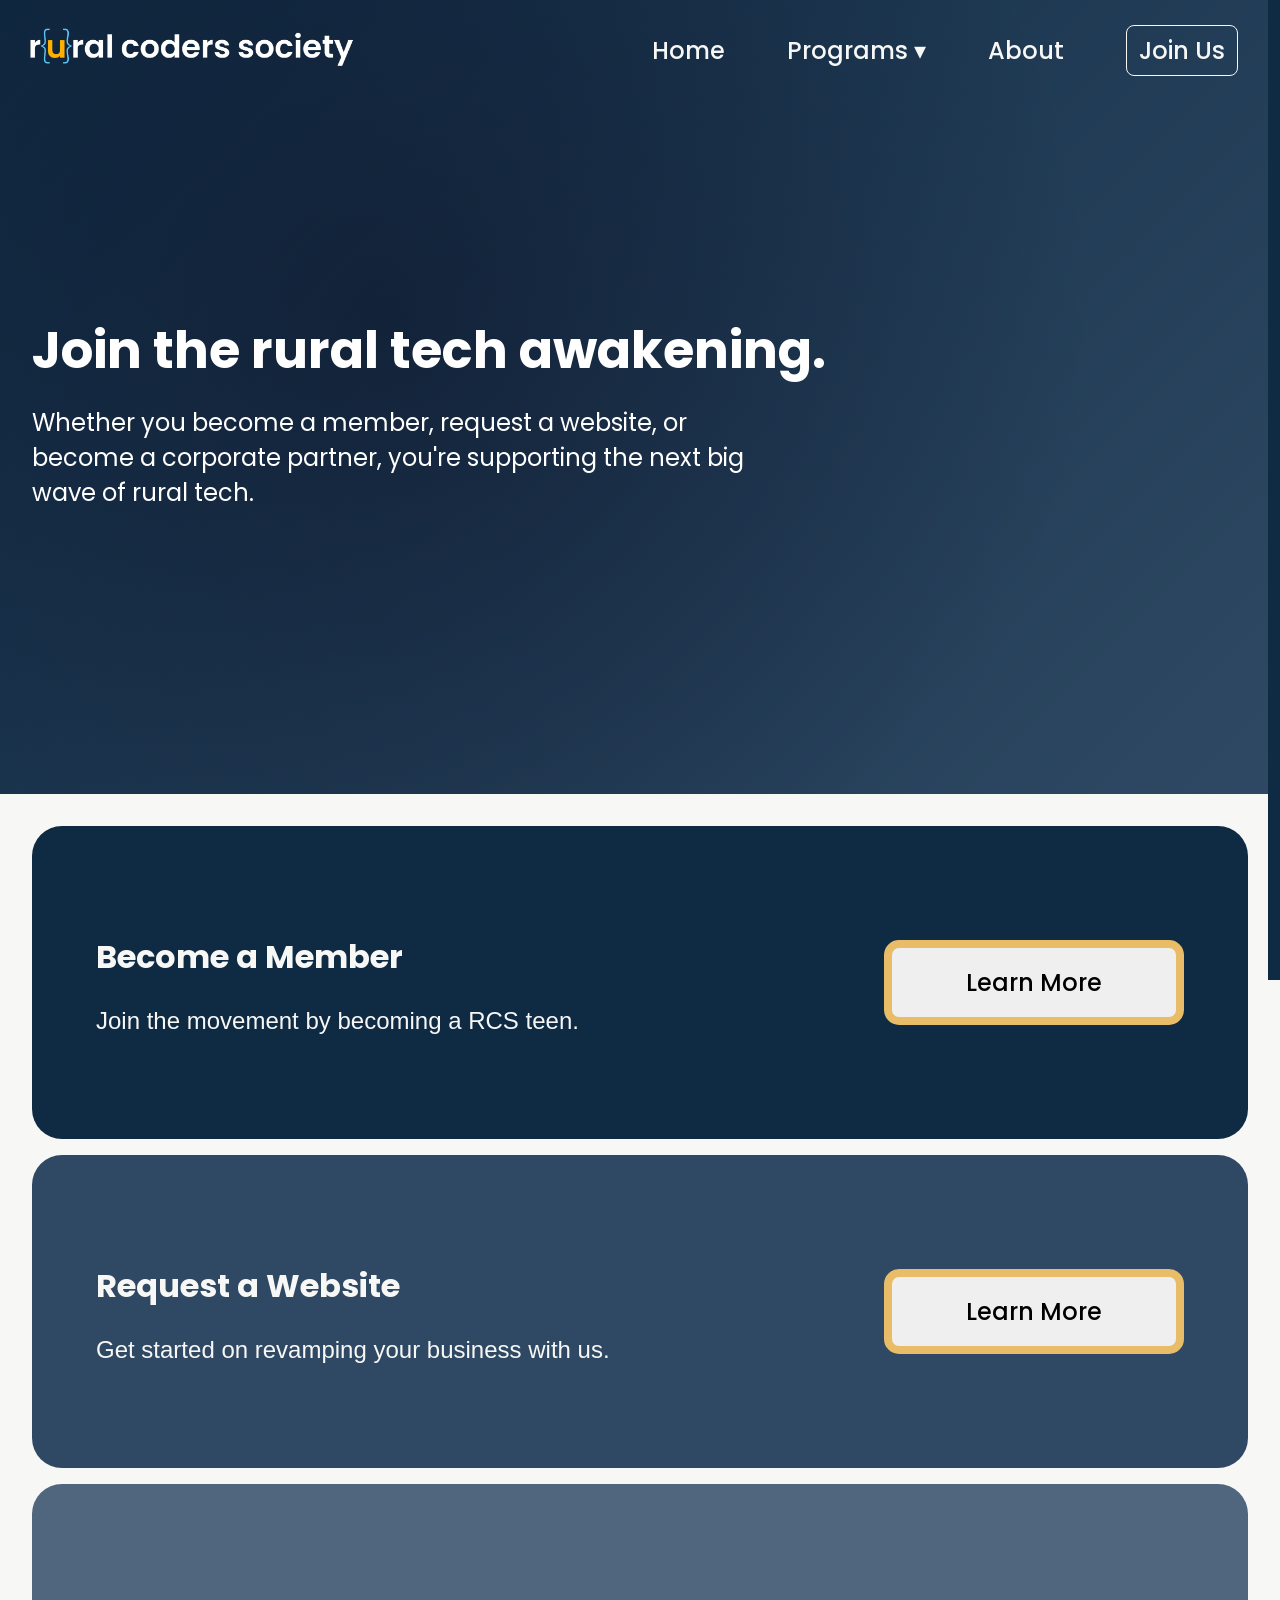
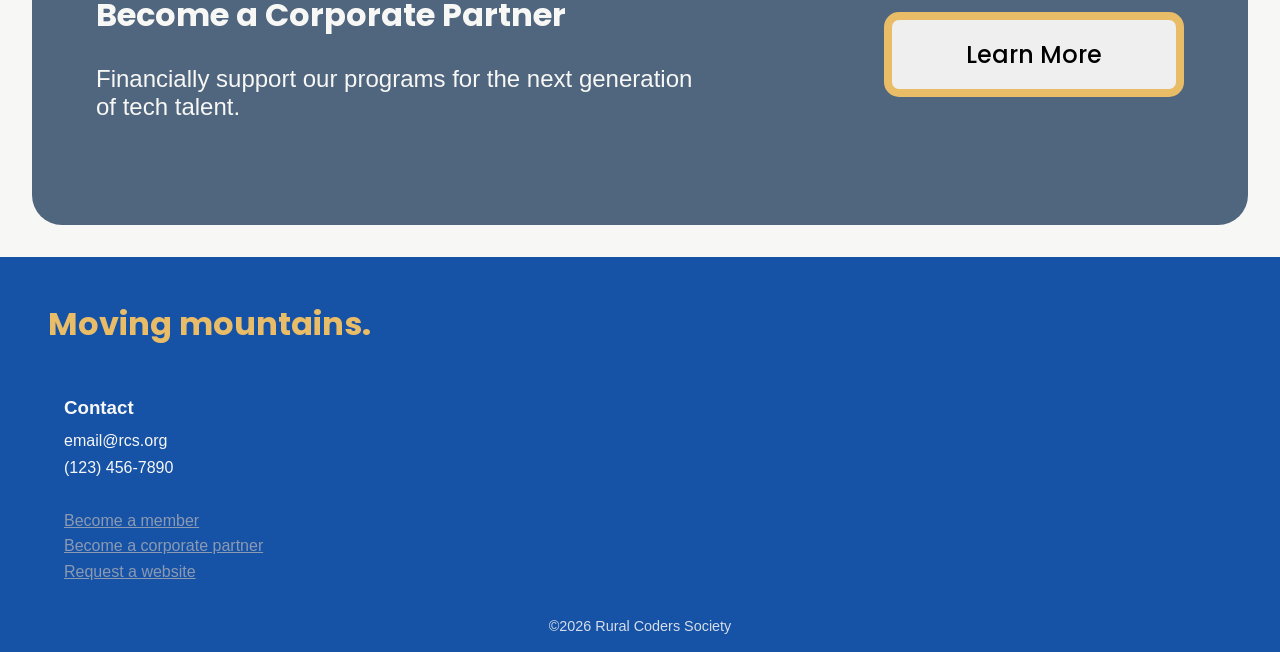
==== commit 00a4b0bf: "updated apps script now that website is up on web" ====
--- a/join/index.html
+++ b/join/index.html
@@ -69,7 +69,7 @@
     </div>
     <section class="hero">
         <h2 class="hero-title">Join the rural tech awakening.</h2>
-        <p class="hero-subtitle">Whether you become a member, request a website, or partner with us corporately, you're supporting the next big wave of rural youth tech.</p>
+        <p class="hero-subtitle">Whether you become a member, request a website, or become a corporate partner, you're supporting the next big wave of rural tech.</p>
     </section>
 </div>
 
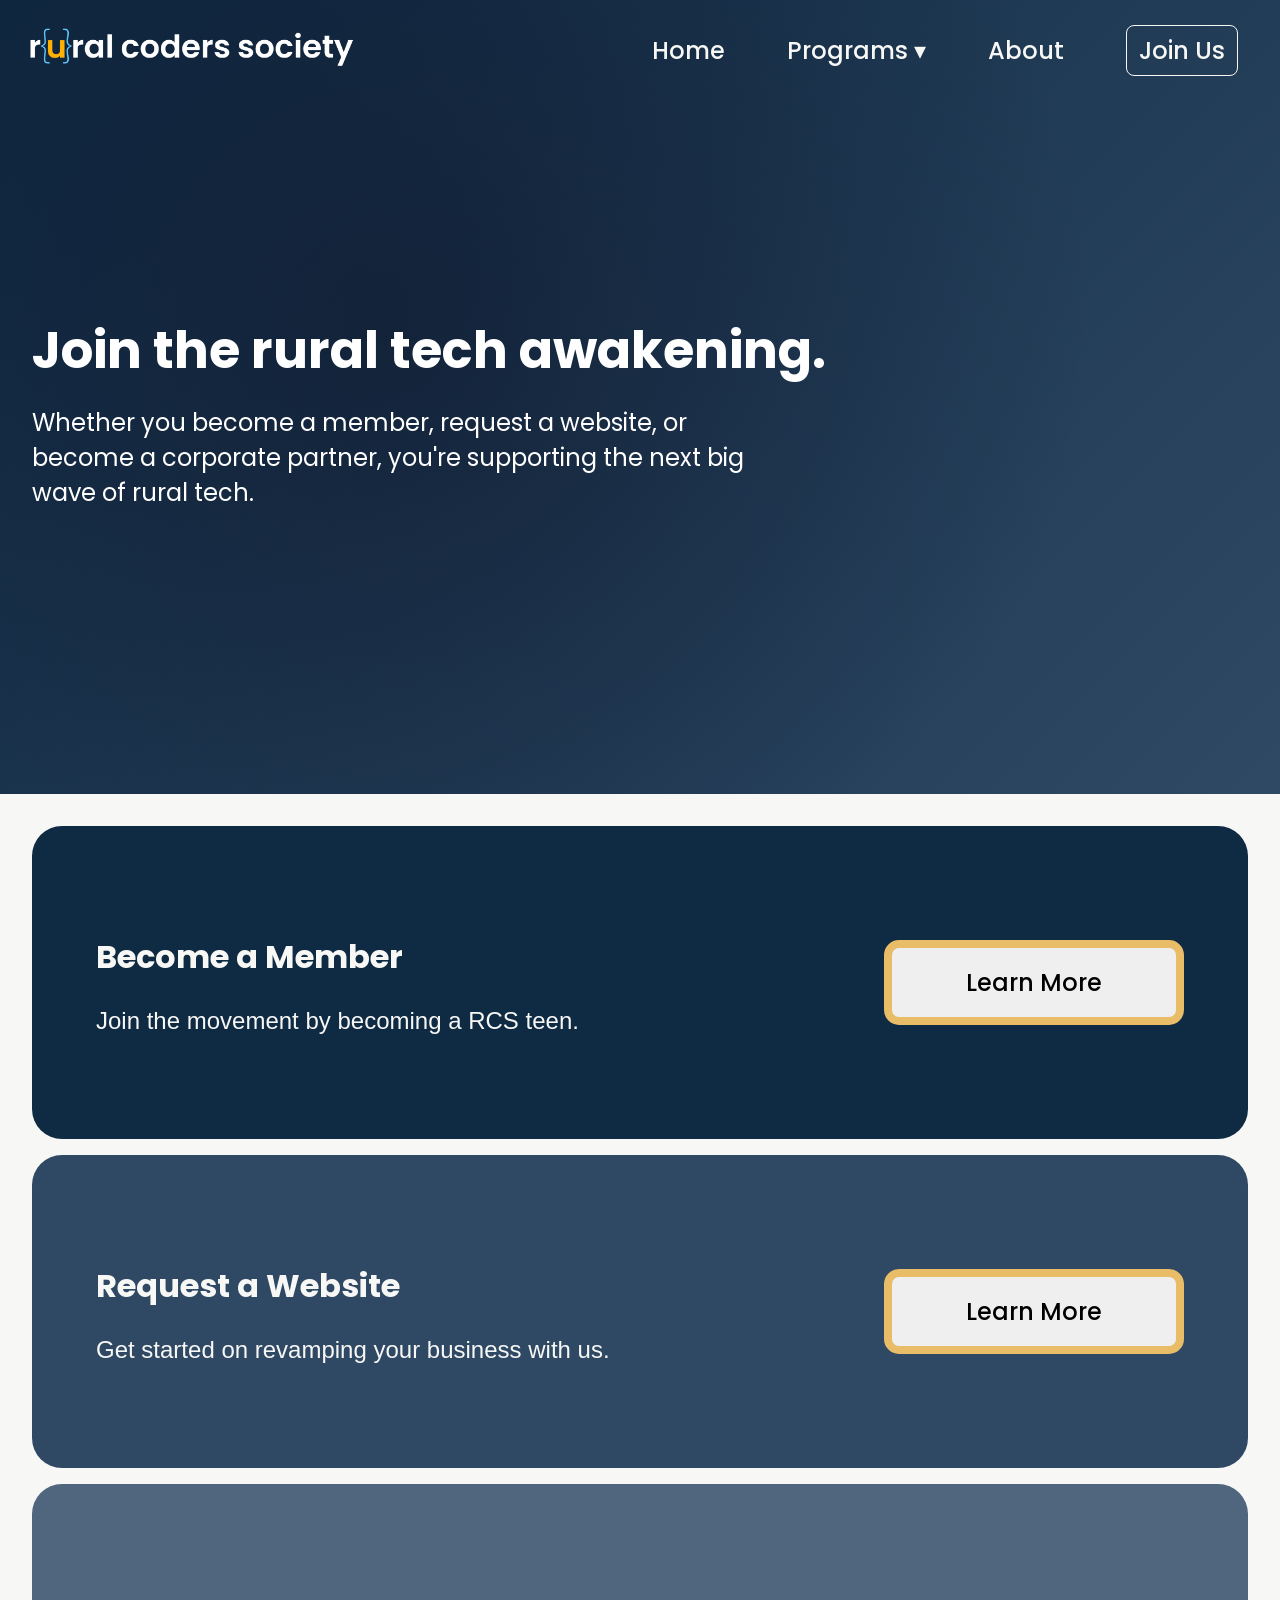
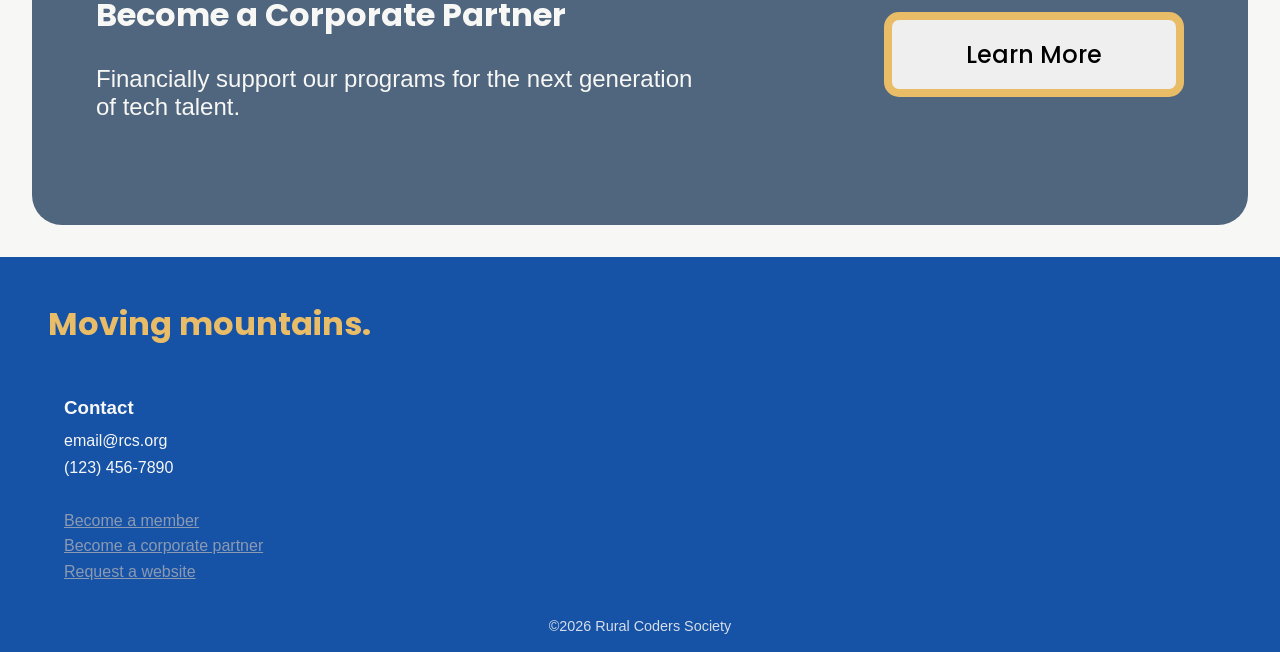
==== commit 7e00669d: "fixed sidebar links for all pages. added even more mobile compatibility." ====
--- a/join/index.html
+++ b/join/index.html
@@ -61,7 +61,7 @@
                     <span id="join-us-arrow" class="arrow">▾</span>
                 </div>
                 <div class="sidebar-dropdown">
-                    <a class="join-us-sidebar" href="../join/branch.html">Become a Member</a>
+                    <a class="join-us-sidebar" href="../join/membership.html">Become a Member</a>
                     <a class="join-us-sidebar" href="../join/websitereq.html">Request a Website</a>
                     <a class="join-us-sidebar" href="../join/corppart.html">Corporate Partnership</a>
                 </div>
--- a/styles/style.css
+++ b/styles/style.css
@@ -23,11 +23,28 @@
 body {
     background-color: var(--bg-light);
     color: var(--navy);
-
     font-family: "Inter", sans-serif;
-
     margin: 0;
     padding: 0;
+
+    /* Completely disable scrollbar space */
+    scrollbar-width: none; 
+    -ms-overflow-style: none;
+    
+    /* Remove any reserved gutter space */
+    scrollbar-gutter: auto; 
+    
+    /* Strict containment */
+    overflow-x: hidden; 
+    width: 100%;
+    position: relative;
+}
+
+body::-webkit-scrollbar {
+    display: none;
+    width: 0 !important;
+    height: 0 !important;
+    background: 0px;
 }
 
 .site-header-container {
@@ -53,7 +70,6 @@
 .header.scrolled {
     background-color: rgba(250, 250, 250, 0.71);
     backdrop-filter: blur(10px);
-    padding-left: -2px;
 }
 
 nav {
@@ -585,7 +601,7 @@
 .sidebar {
     position: fixed;
     top: 0;
-    right: -280px;
+    right: -300px;
     width: 260px;
     height: 100%;
     background: var(--navy);
@@ -1063,7 +1079,7 @@
 
     font-family: "Poppins", sans-serif;
 
-    transition: background-color 0.3s ease;
+    transition: background-color 0.3s ease, font-size 0.3s ease;
 }
 
 .form input[type=submit]:hover {
@@ -1081,4 +1097,82 @@
     width: 50%;
 
     transition: background-color 0.3s ease;
-}+}
+
+@media (max-width: 768px) {
+    .hero {
+        align-items: center;
+    }
+    .hero-title {
+        font-size: 2.4rem;
+        padding: 2rem 1.5rem;
+        text-align: center;
+    }
+    .hero-subtitle {
+        font-size: 1.1rem;
+        padding: 2rem 1.5rem;
+        text-align: center;
+        padding-left: 0;
+    }
+    .what-container, .who-container {
+        gap: 1rem;
+        padding: 1.2rem;
+    }
+    .what-div, .who-div {
+        width: 90%;
+        padding: 1.2rem;
+    }
+    .impact-item {
+        width: 80%;
+        padding: 1rem;
+    }
+    .impact-item h3 {
+        font-size: 2.2rem;
+    }
+    .impact-item p {
+        font-size: 1rem;
+    }
+    .impact-stats {
+        gap: 2rem;
+    }
+    .join-movement, .corp-part {
+        flex-direction: column;
+        align-items: center;
+        padding: 1rem;
+    }
+    .operations-div {
+        display: flex;
+        flex-direction: row;
+        padding: 2rem 1.5rem;
+    }
+    .operations-div button {
+        width: 100%;
+    }
+    .footer-head {
+        text-align: left;
+    }
+    .footer {
+        text-align: left;
+        padding-left: 3rem;
+    }
+    .footer-left {
+        margin-left: 0;
+    }
+    .form input[type=text], input[type=email], textarea {
+        width: 100%;
+        padding: 0.8rem;
+    }
+    .form input[type=submit] {
+        font-size: 0.8rem;
+    }
+    .logo, .logo.scrolled {
+        height: 2.5rem;
+        margin-right: 0.5rem;
+    }
+    .sidebar a {
+        font-size: 1.2rem;
+    }
+    .operations-div {
+        flex-direction: column;
+    }
+}
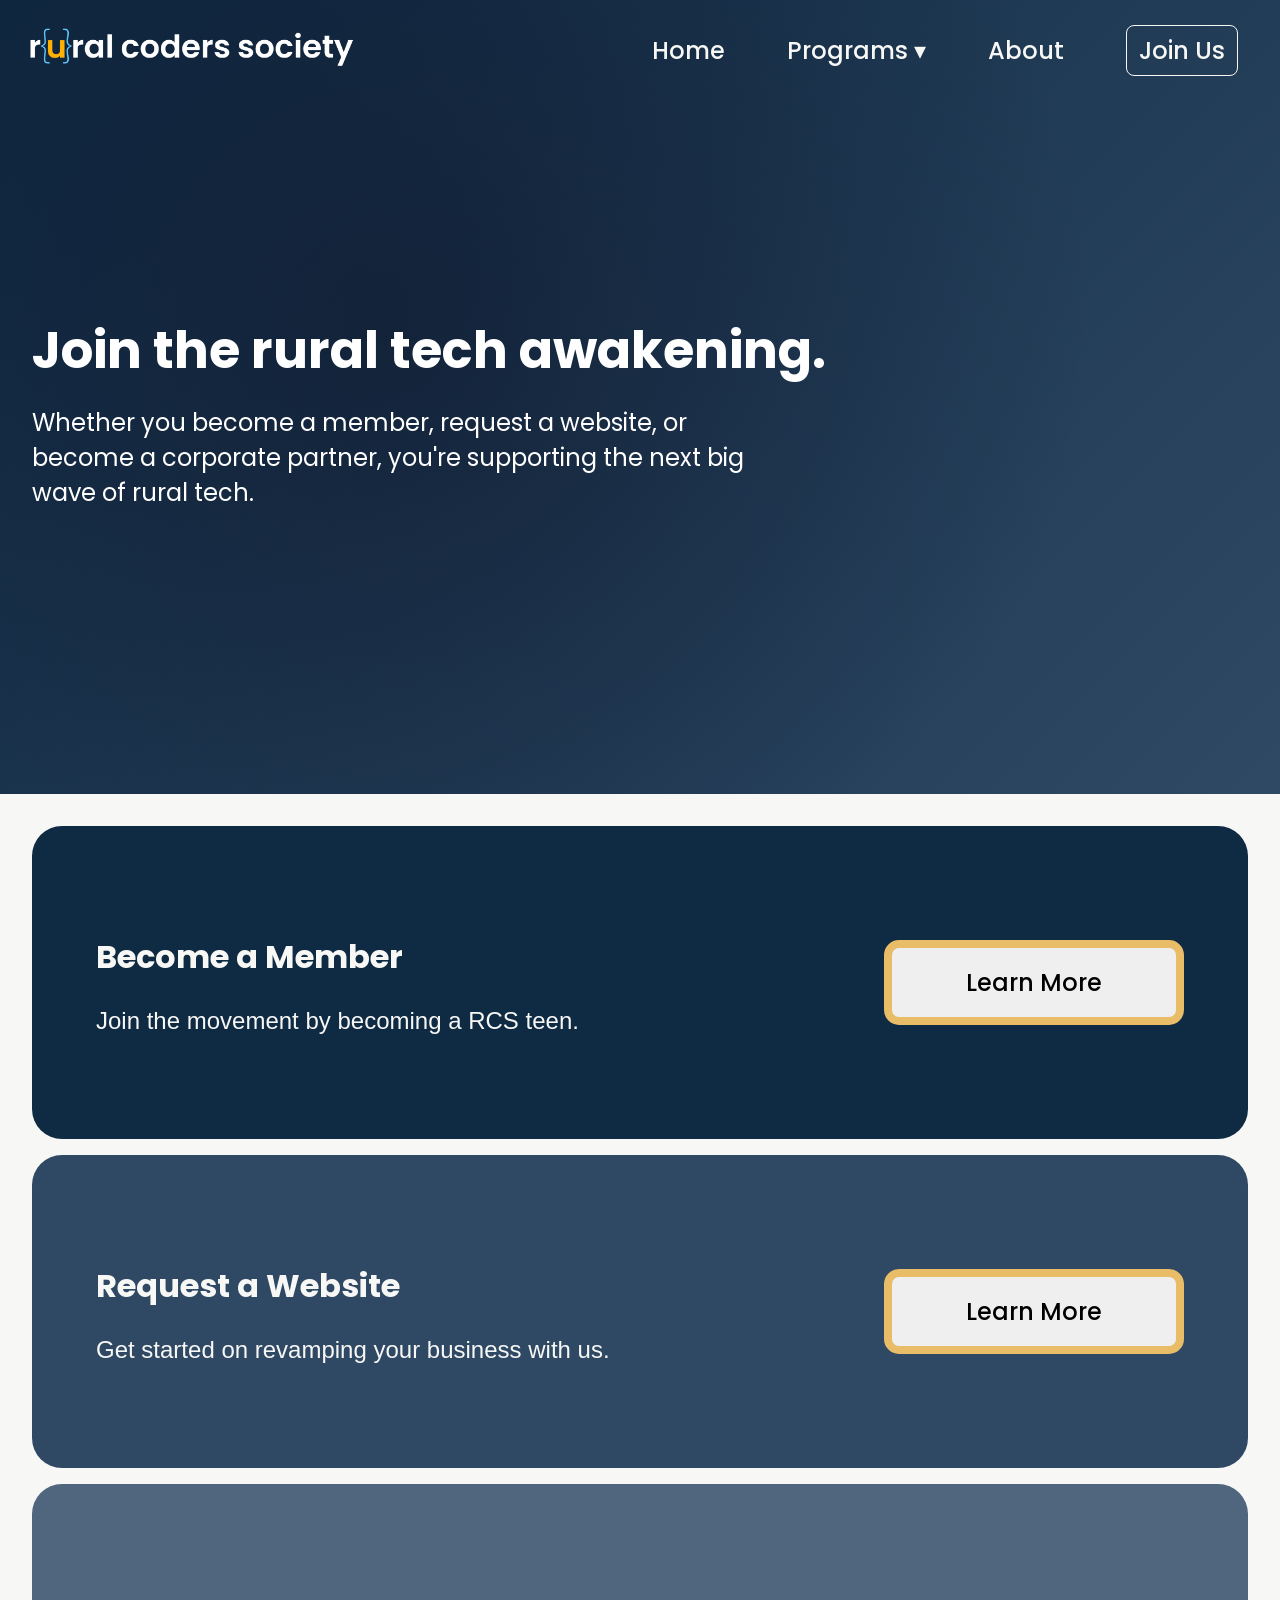
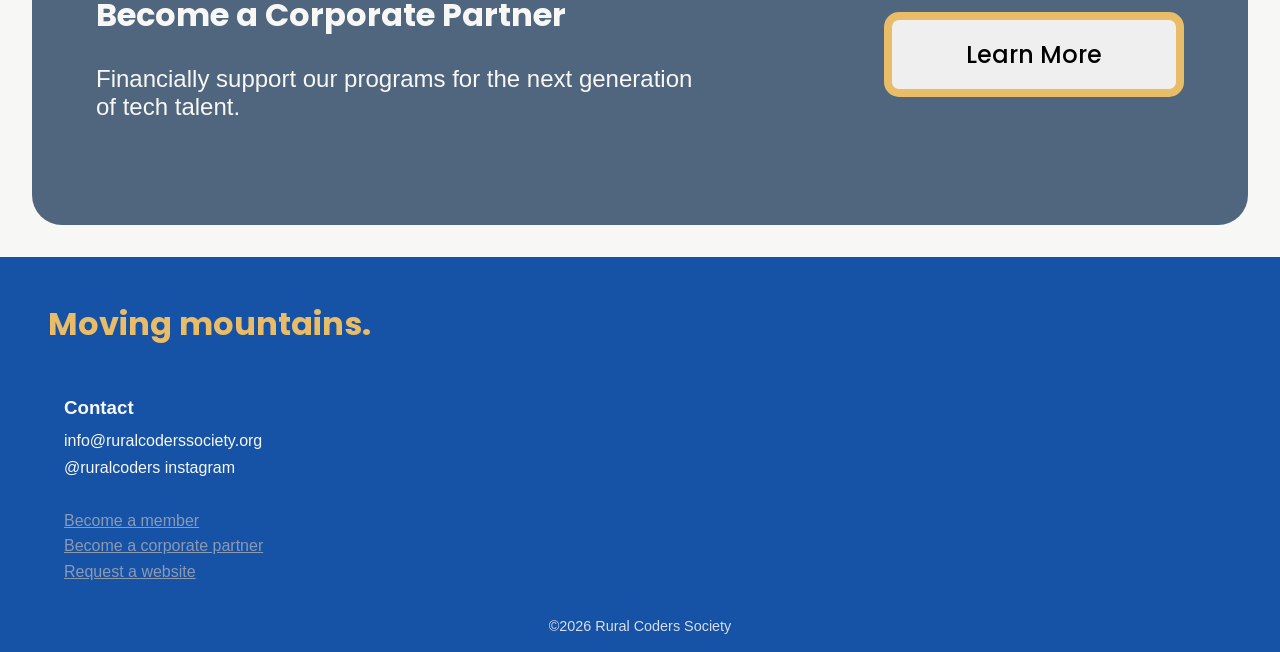
==== commit 6b1e4df1: "Updated to have accurate contact info" ====
--- a/join/index.html
+++ b/join/index.html
@@ -103,8 +103,8 @@
     </div>
     <div class="footer-left">
         <h3>Contact</h3>
-        <p>email@rcs.org</p>
-        <p>(123) 456-7890</p><br>
+        <p>info@ruralcoderssociety.org</p>
+        <p>@ruralcoders instagram</p><br>
 
         <a class="footer-link" href="/join/membership.html">Become a member</a><br>
         <a class="footer-link" href="/join/corppart.html">Become a corporate partner</a><br>
--- a/styles/style.css
+++ b/styles/style.css
@@ -62,7 +62,7 @@
     top: 0;
     left: 0;
     width: 100%;
-    z-index: 1001;
+    z-index: 1000;
     background-color: transparent;
     transition: background-color 0.2s ease, backdrop-filter 0.2s ease;
 }
@@ -576,7 +576,7 @@
     justify-content: space-between;
     cursor: pointer;
     margin-right: 1.5rem;
-    z-index: 2000;
+    z-index: 3000;
 }
 
 .hamburger span {
@@ -1164,9 +1164,15 @@
     }
     .form input[type=submit] {
         font-size: 0.8rem;
+        color: var(--navy);
+        -webkit-appearance: none;
+        -moz-appearance: none;
+        appearance: none;
+    
+        background-color: var(--bg-light);
     }
     .logo, .logo.scrolled {
-        height: 2.5rem;
+        height: 2rem;
         margin-right: 0.5rem;
     }
     .sidebar a {
@@ -1175,4 +1181,7 @@
     .operations-div {
         flex-direction: column;
     }
-}
+    .header.scrolled {
+        padding: 0.5rem;
+    }
+}
